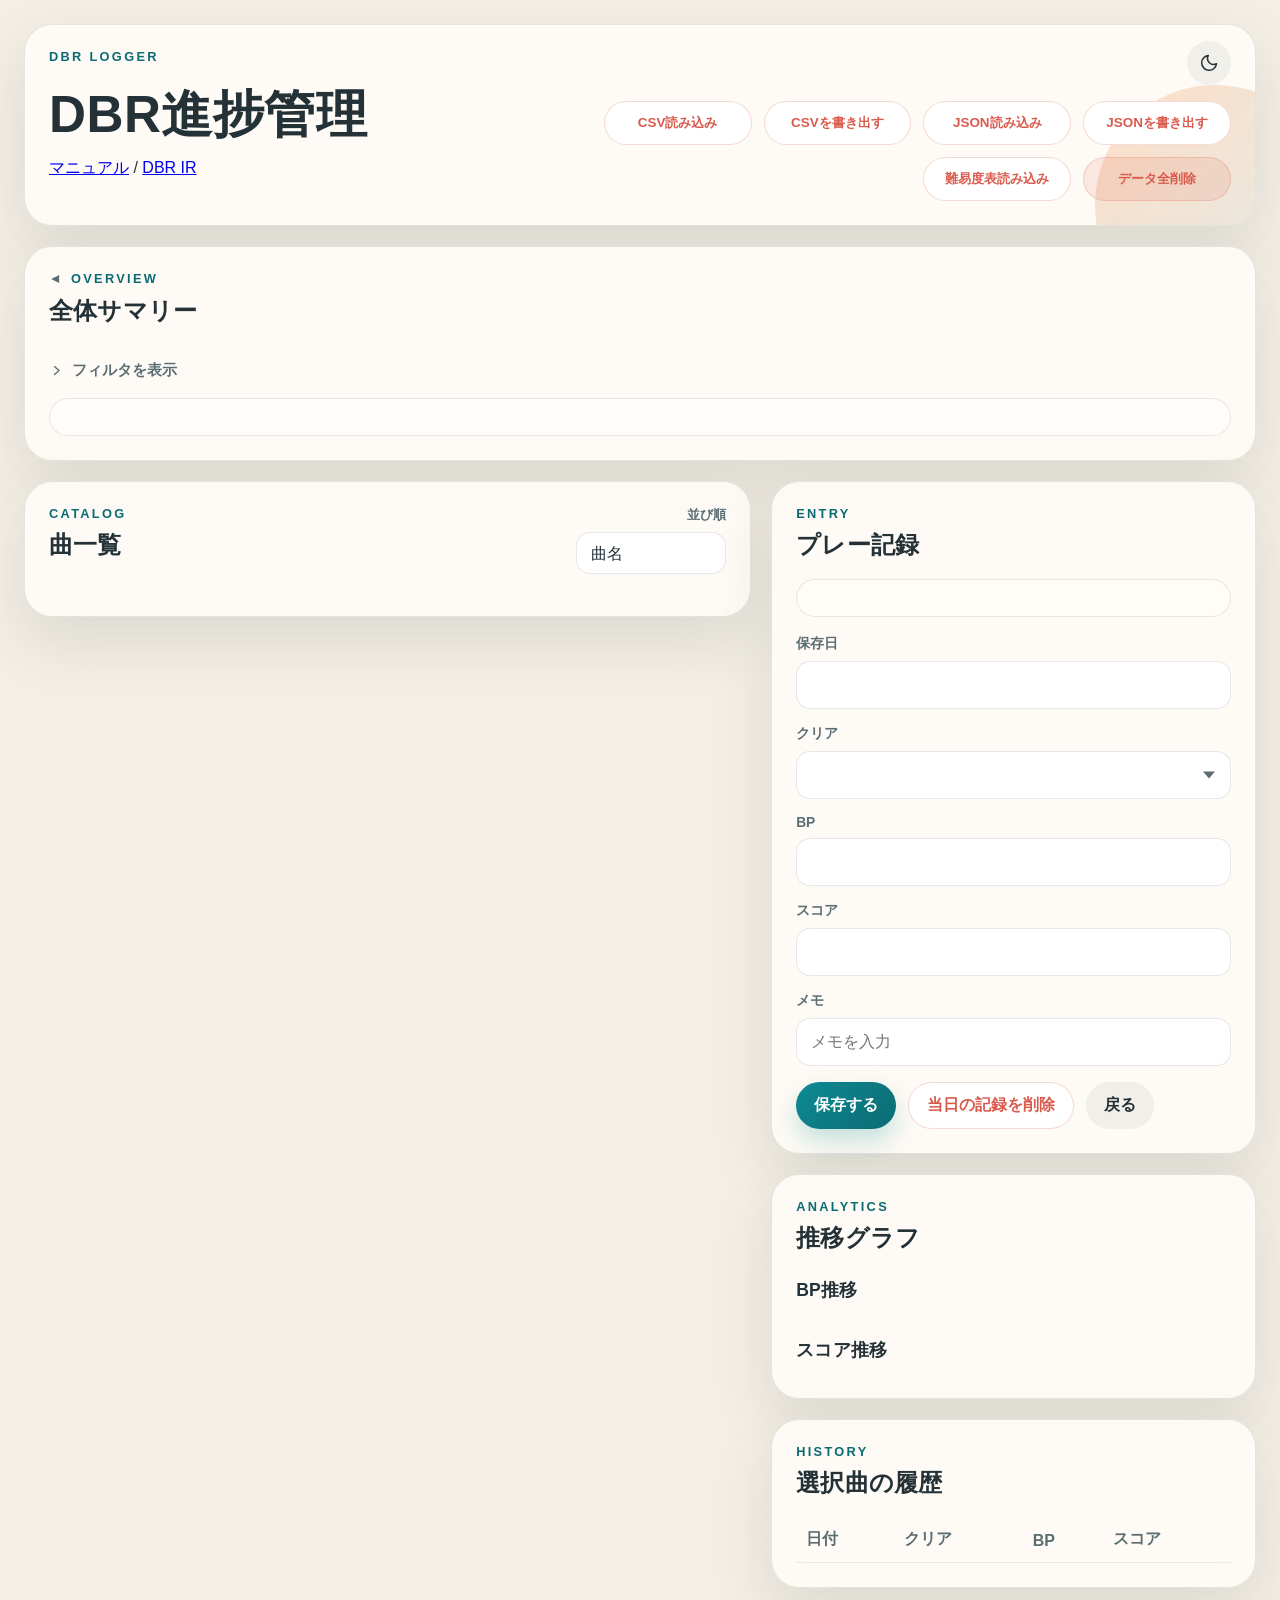
==== index.html @ f0b1be28 "スコア入力欄のプレースホルダ見切れを修正" ====
<!DOCTYPE html>
<html lang="ja">
  <head>
    <meta charset="UTF-8" />
    <meta http-equiv="Cache-Control" content="no-cache, no-store, must-revalidate" />
    <meta http-equiv="Pragma" content="no-cache" />
    <meta http-equiv="Expires" content="0" />
    <meta name="viewport" content="width=device-width, initial-scale=1.0" />
    <title>DBR Logger</title>
    <link rel="icon" href="./favicon.svg" type="image/svg+xml" />
    <meta name="app-build" content="20260507-2" />
    <script>
      (function () {
        const CURRENT_BUILD = "20260507-2";
        const KEY = "dbr-index-refresh-build";

        function checkBuildVersion() {
          fetch("./version.json?ts=" + Date.now(), { cache: "no-store" })
            .then((response) => response.ok ? response.json() : null)
            .then((payload) => {
              const latestBuild = typeof payload?.build === "string" ? payload.build.trim() : "";
              if (!latestBuild || latestBuild === CURRENT_BUILD) {
                sessionStorage.removeItem(KEY);
                return;
              }

              if (sessionStorage.getItem(KEY) === latestBuild) {
                return;
              }

              sessionStorage.setItem(KEY, latestBuild);
              const url = new URL(window.location.href);
              url.searchParams.set("v", latestBuild);
              window.location.replace(url.toString());
            })
            .catch(() => {});
        }

        checkBuildVersion();
        window.addEventListener("pageshow", checkBuildVersion);
        window.addEventListener("focus", checkBuildVersion);
        document.addEventListener("visibilitychange", function () {
          if (document.visibilityState === "visible") {
            checkBuildVersion();
          }
        });
      })();
    </script>
    <script>
      (function () {
        const KEY = "dbr-theme";
        try {
          const storedTheme = window.localStorage.getItem(KEY);
          if (storedTheme === "dark") {
            document.documentElement.dataset.theme = "dark";
          }
        } catch {
          // ignore
        }
      })();
    </script>
    <link rel="preconnect" href="https://fonts.googleapis.com" />
    <link rel="preconnect" href="https://fonts.gstatic.com" crossorigin />
    <link href="https://fonts.googleapis.com/css2?family=Noto+Sans:wght@400;700;800&family=Noto+Sans+JP:wght@400;700;800&display=swap" rel="stylesheet" />
    <link id="app-stylesheet" rel="stylesheet" href="./styles.css?v=20260507-2" />
  </head>
  <body>
    <div class="app-shell">
      <header class="hero panel">
        <div>
          <p class="eyebrow">DBR Logger</p>
          <h1>DBR進捗管理</h1>
          <p class="hero-manual-link">
            <a href="./manual.html" target="_blank" rel="noopener noreferrer">マニュアル</a>
            <span aria-hidden="true"> / </span>
            <a href="https://dbr-difficulty.github.io/dbr_ir_upload.html" target="_blank" rel="noopener noreferrer">DBR IR</a>
          </p>
        </div>
        <div class="hero-actions">
          <button id="theme-toggle-button" class="button button-tertiary theme-toggle-button" type="button" aria-label="ダークテーマに切り替え" aria-pressed="false" title="ダークテーマに切り替え">
            <span class="theme-toggle-icon" aria-hidden="true">
              <svg viewBox="0 0 24 24" focusable="false" aria-hidden="true">
                <path
                  d="M21 12.8A8.9 8.9 0 1 1 11.2 3a7.2 7.2 0 0 0 9.8 9.8Z"
                  fill="none"
                  stroke="currentColor"
                  stroke-linejoin="round"
                  stroke-width="1.8"
                ></path>
              </svg>
            </span>
          </button>
          <button id="csv-import-button" class="button button-secondary" type="button">CSV読み込み</button>
          <button id="csv-export-button" class="button button-secondary" type="button">CSVを書き出す</button>
          <button id="import-button" class="button button-secondary" type="button">JSON読み込み</button>
          <button id="export-button" class="button button-secondary" type="button">JSONを書き出す</button>
          <button id="difficulty-import-button" class="button button-secondary" type="button">難易度表読み込み</button>
          <button id="clear-all-button" class="button button-danger" type="button">データ全削除</button>
          <input id="csv-import-file-input" type="file" accept="text/csv,.csv" hidden />
          <input id="import-file-input" type="file" accept="application/json,.json" hidden />
        </div>
      </header>
      <main class="layout">
        <section class="panel">
          <div class="panel-header">
            <div class="section-heading-group">
              <div class="section-toggle-row">
                <button id="summary-toggle-button" class="summary-toggle-button" type="button" aria-expanded="true" aria-label="Overviewを折りたたむ" title="Overviewを折りたたむ">
                  <span class="summary-toggle-icon" aria-hidden="true">▾</span>
                </button>
                <button id="summary-toggle-text-button" class="summary-toggle-text-button eyebrow" type="button" aria-expanded="true" aria-label="Overviewを折りたたむ" title="Overviewを折りたたむ">Overview</button>
              </div>
              <h2>全体サマリー</h2>
            </div>
          </div>
          <div id="summary-content" class="summary-content">
            <div id="summary-cards" class="summary-grid"></div>
            <button id="summary-filters-toggle" class="summary-filters-toggle" type="button" aria-expanded="false">
              <span class="summary-filters-toggle-icon" aria-hidden="true">
                <svg viewBox="0 0 20 20" focusable="false" aria-hidden="true">
                  <path d="M7.25 4.75L13.25 10L7.25 15.25" fill="none" stroke="currentColor" stroke-linecap="round" stroke-linejoin="round" stroke-width="1.8"></path>
                </svg>
              </span>
              <span class="summary-filters-toggle-label">フィルタを表示</span>
            </button>
            <div id="summary-filters-panel" class="filters-panel"></div>
          </div>
        </section>

        <section class="layout-two-column">
          <section class="panel">
            <div class="panel-header catalog-header">
              <div>
                <p class="eyebrow">Catalog</p>
                <h2>曲一覧</h2>
              </div>
              <label class="header-select">
                <span>並び順</span>
                <select id="catalog-sort-select">
                  <option value="title">曲名</option>
                  <option value="level">Lv.</option>
                  <option value="splv">SPLv.</option>
                  <option value="katate">片手Lv.</option>
                  <option value="clear">クリアランプ</option>
                  <option value="bestBp">最小BP</option>
                  <option value="latestBp">最新BP</option>
                  <option value="latest">最終プレー</option>
                  <option value="recommend">おすすめ</option>
                  <option value="memo">メモ</option>
                </select>
              </label>
            </div>
            <div id="catalog-meta" class="catalog-meta"></div>
            <div id="catalog-pagination-top" class="pagination-bar"></div>
            <div id="song-catalog" class="song-grid" aria-live="polite"></div>
            <div id="catalog-pagination-bottom" class="pagination-bar"></div>
          </section>

          <section class="stack">
            <section id="entry-panel" class="panel">
              <div class="panel-header">
                <div>
                  <p class="eyebrow">Entry</p>
                  <h2>プレー記録</h2>
                </div>
              </div>
              <div id="selected-song" class="selected-song-card"></div>

              <form id="record-form" class="record-form">
                <div class="form-row">
                  <div class="field">
                    <span>保存日</span>
                    <input id="record-date" type="text" readonly aria-label="保存日" />
                  </div>
                  <div class="field">
                    <span>クリア</span>
                    <div class="field-select entry-select-wrap">
                      <select id="lamp-input" aria-label="クリア"></select>
                    </div>
                  </div>
                </div>
                <div class="form-row entry-score-row">
                  <div class="field">
                    <span>BP</span>
                    <input id="bp-input" type="number" min="0" inputmode="numeric" aria-label="BP" />
                  </div>
                  <div class="field">
                    <span>スコア</span>
                    <input id="score-input" type="number" min="0" inputmode="numeric" aria-label="スコア" />
                  </div>
                </div>
                <div class="field field-grow">
                  <span>メモ</span>
                  <input id="memo-input" type="text" maxlength="200" placeholder="メモを入力" aria-label="メモ" />
                </div>
                <div class="form-actions">
                  <div class="action-group">
                    <button class="button button-primary" type="submit">保存する</button>
                    <button id="delete-today-button" class="button button-secondary" type="button">当日の記録を削除</button>
                    <button id="back-to-card-button" class="button button-tertiary" type="button">戻る</button>
                  </div>
                </div>
              </form>
            </section>

            <section class="panel analytics-panel">
              <div class="panel-header">
                <div>
                  <p class="eyebrow">Analytics</p>
                  <h2>推移グラフ</h2>
                </div>
              </div>
              <section class="analytics-block">
                <div>
                  <h3>BP推移</h3>
                </div>
                <div id="chart-container" class="chart-container"></div>
              </section>
              <section class="analytics-block">
                <div>
                  <h3>スコア推移</h3>
                </div>
                <div id="score-chart-container" class="chart-container"></div>
              </section>
            </section>

            <section class="panel">
              <div class="panel-header">
                <div>
                  <p class="eyebrow">History</p>
                  <h2>選択曲の履歴</h2>
                </div>
              </div>
              <div class="table-wrap">
                <table class="history-table">
                  <thead>
                    <tr>
                      <th>日付</th>
                      <th>クリア</th>
                      <th>BP</th>
                      <th>スコア</th>
                    </tr>
                  </thead>
                  <tbody id="history-body"></tbody>
                </table>
              </div>
            </section>

          </section>
        </section>
      </main>
    </div>
    <div id="floating-axis-filter" class="floating-axis-filter"></div>

    <script type="module" src="./src/main.js?v=20260507-2"></script>
  </body>
</html>
---- styles.css ----
:root {
  color-scheme: light;
  --bg: #f4efe5;
  --bg-accent: radial-gradient(circle at top left, rgba(255, 184, 108, 0.22), transparent 38%),
    radial-gradient(circle at top right, rgba(65, 160, 168, 0.18), transparent 32%),
    linear-gradient(180deg, #fbf8f2 0%, #f4efe5 100%);
  --panel: rgba(255, 252, 247, 0.88);
  --panel-strong: #fffdf7;
  --border: rgba(71, 86, 95, 0.14);
  --text: #243238;
  --muted: #5b6d73;
  --accent: #0d8a94;
  --accent-strong: #0b6b72;
  --accent-soft: rgba(13, 138, 148, 0.12);
  --warm: #ff8a3d;
  --danger: #d95b4d;
  --lamp-no-play: #d7dadd;
  --lamp-failed: #7f4742;
  --lamp-assist: #a995d6;
  --lamp-easy: #86c790;
  --lamp-clear: #b0e2ff;
  --lamp-hard: #e06767;
  --lamp-exh: #f2d94f;
  --lamp-fc: #2f3236;
  --lamp-no-play-soft: #d7dadd;
  --lamp-failed-soft: #7f4742;
  --lamp-assist-soft: #a995d6;
  --lamp-easy-soft: #86c790;
  --lamp-clear-soft: #b0e2ff;
  --lamp-hard-soft: #e06767;
  --lamp-exh-soft: #f2d94f;
  --lamp-fc-soft: #2f3236;
  --shadow: 0 24px 60px rgba(43, 54, 61, 0.12);
  --radius-xl: 28px;
  --radius-lg: 20px;
  --radius-md: 14px;
  --radius-sm: 10px;
  --font-ui: "Avenir Next", "Hiragino Sans", "Yu Gothic UI", sans-serif;
  --font-heading: "Avenir Next Condensed", "Hiragino Sans", "Yu Gothic UI", sans-serif;
  --font-song: "Noto Sans", "Noto Sans JP", "Hiragino Sans", "Hiragino Kaku Gothic ProN", "Yu Gothic", "Yu Gothic UI", "Meiryo", "BIZ UDPGothic", "MS PGothic", sans-serif;
}

html[data-theme="dark"] {
  color-scheme: dark;
  --bg: #0f1417;
  --bg-accent: radial-gradient(circle at top left, rgba(83, 199, 207, 0.14), transparent 38%),
    radial-gradient(circle at top right, rgba(255, 177, 90, 0.12), transparent 34%),
    linear-gradient(180deg, #12191d 0%, #0f1417 100%);
  --panel: rgba(19, 25, 29, 0.9);
  --panel-strong: #161d22;
  --border: rgba(255, 255, 255, 0.11);
  --text: #eef5f7;
  --muted: #9aa8af;
  --accent: #53c7cf;
  --accent-strong: #8be0e6;
  --accent-soft: rgba(83, 199, 207, 0.14);
  --warm: #ffb15a;
  --danger: #ff8d7d;
  --lamp-no-play: #3d454b;
  --lamp-failed: #623834;
  --lamp-assist: #6d5f99;
  --lamp-easy: #6fb45f;
  --lamp-clear: #63bfdc;
  --lamp-hard: #d35f58;
  --lamp-exh: #eadf58;
  --lamp-fc: #f4f7f8;
  --lamp-no-play-soft: #3d454b;
  --lamp-failed-soft: #623834;
  --lamp-assist-soft: #6d5f99;
  --lamp-easy-soft: #6fb45f;
  --lamp-clear-soft: #63bfdc;
  --lamp-hard-soft: #d35f58;
  --lamp-exh-soft: #eadf58;
  --lamp-fc-soft: #f4f7f8;
  --shadow: 0 24px 60px rgba(0, 0, 0, 0.38);
}

* {
  box-sizing: border-box;
}

html,
body,
#app {
  margin: 0;
  min-height: 100%;
}

html {
  background: var(--bg);
}

body {
  background: var(--bg);
  color: var(--text);
  font-family: var(--font-ui);
}

html.search-focus-scroll-lock,
body.search-focus-scroll-lock {
  overflow: hidden;
  overscroll-behavior: none;
  touch-action: none;
}

button,
input,
select,
textarea {
  font: inherit;
}

a,
button,
label,
[role="button"] {
  cursor: pointer;
}

.app-shell {
  max-width: 1440px;
  margin: 0 auto;
  padding: 24px;
  display: grid;
  gap: 20px;
}

.layout,
.stack {
  display: grid;
  gap: 20px;
}

.stack {
  align-content: start;
  grid-auto-rows: max-content;
  min-width: 0;
}

.layout-two-column {
  display: grid;
  gap: 20px;
  grid-template-columns: minmax(0, 1.35fr) minmax(320px, 0.9fr);
  align-items: start;
}

.layout-two-column > * {
  min-width: 0;
}

.panel {
  background: var(--panel);
  border: 1px solid var(--border);
  border-radius: var(--radius-xl);
  box-shadow: var(--shadow);
  backdrop-filter: blur(16px);
  padding: 24px;
}

.hero {
  display: flex;
  align-items: flex-start;
  justify-content: space-between;
  gap: 24px;
  overflow: hidden;
  position: relative;
}

.hero::after {
  content: "";
  position: absolute;
  inset: auto -80px -100px auto;
  width: 240px;
  height: 240px;
  border-radius: 999px;
  background: linear-gradient(135deg, rgba(255, 138, 61, 0.26), rgba(13, 138, 148, 0.12));
}

.hero h1,
.panel h2 {
  margin: 0;
  font-family: var(--font-heading);
  letter-spacing: 0.01em;
}

.hero > div:first-child {
  flex: 1 1 auto;
  min-width: 0;
}

.hero h1 {
  font-size: clamp(2rem, 4vw, 3.4rem);
  line-height: 1.05;
  margin-top: 24px;
  white-space: nowrap;
}

.hero-copy,
.hero-note,
.chart-note,
.catalog-meta,
.form-note,
.status-banner,
.empty-state,
.field span,
th,
td {
  color: var(--muted);
}

.hero-copy {
  max-width: 54ch;
  margin: 12px 0 0;
  line-height: 1.6;
}

.hero-actions {
  display: flex;
  flex-wrap: wrap;
  align-self: stretch;
  align-content: flex-end;
  align-items: flex-end;
  justify-content: flex-end;
  gap: 12px;
  padding-top: 52px;
  min-width: min(100%, 420px);
  z-index: 1;
}

.hero-actions .button {
  font-size: 0.84rem;
  white-space: nowrap;
  flex: 0 0 auto;
  min-width: 11em;
  justify-content: center;
}

.theme-toggle-button {
  position: absolute;
  top: 16px;
  right: 24px;
  align-items: center;
  display: inline-flex;
  justify-content: center;
  height: 44px;
  min-height: 44px !important;
  min-width: 44px !important;
  width: 44px !important;
  padding: 0 !important;
  border-radius: 999px;
  z-index: 2;
}

.theme-toggle-icon {
  display: inline-flex;
  align-items: center;
  justify-content: center;
  width: 20px;
  height: 20px;
  color: currentColor;
}

.theme-toggle-icon svg {
  display: block;
  width: 20px;
  height: 20px;
}

.hero-actions .button.is-busy {
  position: relative;
  overflow: hidden;
}

.hero-actions .button.is-busy::after {
  content: "";
  position: absolute;
  left: 0;
  bottom: 0;
  width: 42%;
  height: 3px;
  border-radius: 999px;
  background: linear-gradient(
    90deg,
    transparent,
    var(--warm),
    transparent
  );
  box-shadow: 0 0 12px var(--warm);
  opacity: 0.95;
  transform: translateX(-120%);
  animation: button-warm-sweep 1.15s ease-in-out infinite;
  pointer-events: none;
}

@keyframes button-warm-sweep {
  0% {
    transform: translateX(-120%);
  }

  100% {
    transform: translateX(260%);
  }
}

.hero-note,
.form-note,
.chart-note,
.catalog-meta,
.status-banner {
  font-size: 0.92rem;
}

.eyebrow {
  margin: 0 0 8px;
  color: var(--accent-strong);
  font-size: 0.8rem;
  font-weight: 700;
  letter-spacing: 0.18em;
  text-transform: uppercase;
}

.panel-header {
  display: flex;
  align-items: flex-start;
  justify-content: space-between;
  gap: 16px;
  margin-bottom: 18px;
}

.header-select {
  display: grid;
  gap: 8px;
  justify-items: end;
  min-width: 140px;
}

.header-select span {
  color: var(--muted);
  font-size: 0.82rem;
  font-weight: 700;
}

.header-select select {
  min-height: 42px;
  min-width: 140px;
  border: 1px solid var(--border);
  border-radius: var(--radius-md);
  background: white;
  color: var(--text);
  padding: 0 38px 0 14px;
  appearance: none;
  -webkit-appearance: none;
  -moz-appearance: none;
}

.analytics-panel {
  display: grid;
  gap: 24px;
}

.analytics-panel .panel-header {
  margin-bottom: 0;
}

.analytics-block {
  display: grid;
  gap: 12px;
}

.analytics-block h3 {
  margin: 0;
  color: var(--text);
  font-family: var(--font-heading);
  font-size: 1.1rem;
  letter-spacing: 0.01em;
}

.button {
  border: none;
  border-radius: 999px;
  padding: 12px 18px;
  transition:
    transform 120ms ease,
    opacity 160ms ease,
    box-shadow 120ms ease,
    filter 120ms ease;
}

@media (hover: hover) and (pointer: fine) {
  .button:hover {
    transform: translateY(-1px);
  }

  .button:active {
    transform: translateY(1px) scale(0.985);
    filter: brightness(0.98);
  }

  .button-primary:active {
    box-shadow: 0 6px 14px rgba(13, 138, 148, 0.18);
  }

  .button-secondary:active,
  .button-tertiary:active,
  .button-danger:active {
    box-shadow: 0 4px 10px rgba(43, 54, 61, 0.08);
  }
}

.button-primary {
  background: linear-gradient(135deg, var(--accent), var(--accent-strong));
  box-shadow: 0 12px 24px rgba(13, 138, 148, 0.24);
  color: white;
  font-weight: 700;
}

.proposal-submit-btn.button-primary {
  background: linear-gradient(135deg, #eb6d5c, #d65b4d);
  box-shadow: 0 12px 24px rgba(214, 91, 77, 0.22);
  color: white;
}

#difficulty-import-button.button-primary {
  background: linear-gradient(135deg, #eb6d5c, #d65b4d);
  box-shadow: 0 12px 24px rgba(214, 91, 77, 0.22);
  color: white;
}

.button-secondary {
  background: white;
  border: 1px solid rgba(217, 91, 77, 0.24);
  color: var(--danger);
  font-weight: 700;
}

.button-tertiary {
  background: rgba(36, 50, 56, 0.06);
  color: var(--text);
  font-weight: 700;
}

html[data-theme="dark"] .button-primary {
  background: linear-gradient(135deg, #3d696f, #314c50);
  box-shadow: 0 10px 20px rgba(0, 0, 0, 0.18);
}

html[data-theme="dark"] .proposal-submit-btn.button-primary {
  background: linear-gradient(135deg, #d98a3d, #b56424);
  box-shadow: 0 10px 20px rgba(0, 0, 0, 0.22);
  color: #fff8ef;
}

html[data-theme="dark"] #difficulty-import-button.button-primary {
  background: linear-gradient(135deg, #d98a3d, #b56424);
  box-shadow: 0 10px 20px rgba(0, 0, 0, 0.22);
  color: #fff8ef;
}

html[data-theme="light"] .hero-actions .button.button-primary.is-busy::after,
html[data-theme="light"] .proposal-submit-btn.button-primary.is-busy::after {
  background: linear-gradient(
    90deg,
    transparent,
    rgba(255, 206, 146, 0.98),
    transparent
  );
  box-shadow: 0 0 12px rgba(255, 206, 146, 0.88);
}

html[data-theme="dark"] .hero-actions .button.is-busy::after {
  background: linear-gradient(
    90deg,
    transparent,
    rgba(255, 220, 166, 0.98),
    transparent
  );
  box-shadow: 0 0 12px rgba(255, 220, 166, 0.7);
}

html[data-theme="dark"] .hero-actions .button.button-primary.is-busy::after,
html[data-theme="dark"] .proposal-submit-btn.button-primary.is-busy::after {
  background: linear-gradient(
    90deg,
    transparent,
    rgba(255, 220, 166, 0.98),
    transparent
  );
  box-shadow: 0 0 12px rgba(255, 220, 166, 0.7);
}

html[data-theme="dark"] .summary-filters-toggle {
  color: var(--muted);
}

html[data-theme="dark"] .summary-filters-toggle:hover {
  color: #d5dde0;
}

html[data-theme="dark"] .summary-toggle-button {
  color: var(--muted);
}

html[data-theme="dark"] .summary-toggle-button:hover {
  color: #d5dde0;
}

.button-danger {
  background: rgba(217, 91, 77, 0.12);
  border: 1px solid rgba(217, 91, 77, 0.22);
  color: var(--danger);
  font-weight: 700;
}

.button:disabled {
  cursor: default;
  opacity: 0.45;
  transform: none;
}

.summary-grid {
  display: block;
}

.section-heading-group {
  display: grid;
  gap: 8px;
}

.section-toggle-row {
  align-items: center;
  display: inline-flex;
  gap: 6px;
  margin: 0;
}

.section-toggle-row .eyebrow {
  margin: 0;
  line-height: 1;
}

.summary-toggle-text-button {
  all: unset;
  color: var(--accent-strong);
  cursor: pointer;
  display: inline-block;
  font-size: 0.8rem;
  font-weight: 700;
  letter-spacing: 0.18em;
  line-height: 1;
  margin: 0;
  padding: 0;
  text-transform: uppercase;
  text-align: left;
}

.summary-toggle-text-button:hover {
  color: var(--accent);
}

.summary-toggle-text-button:focus-visible {
  outline: 3px solid rgba(13, 138, 148, 0.2);
  outline-offset: 4px;
}

.summary-toggle-button {
  align-items: center;
  background: transparent;
  border: none;
  color: var(--muted);
  cursor: pointer;
  display: inline-flex;
  flex: 0 0 auto;
  justify-content: center;
  padding: 0;
}

.summary-toggle-button:hover {
  color: var(--text);
}

.summary-toggle-button:focus-visible {
  outline: 3px solid rgba(13, 138, 148, 0.2);
  outline-offset: 4px;
}

.summary-toggle-icon {
  display: inline-flex;
  align-items: center;
  justify-content: center;
  width: 1em;
  height: 1em;
}

.summary-toggle-icon svg,
.summary-filters-toggle-icon svg {
  display: block;
  width: 100%;
  height: 100%;
}

.summary-toggle-icon {
  transform-origin: 50% 50%;
  transition: transform 160ms ease;
}

.summary-toggle-button[aria-expanded="true"] .summary-toggle-icon {
  transform: rotate(90deg);
}

.summary-content {
  display: grid;
  gap: 0;
}

.summary-content.is-collapsed {
  display: none;
}

.summary-overview-panel.is-collapsed {
  padding-bottom: 16px;
}

.summary-overview-panel.is-collapsed > .panel-header {
  margin-bottom: 8px;
}

.summary-filters-toggle {
  align-items: center;
  background: transparent;
  border: none;
  color: var(--muted);
  cursor: pointer;
  display: inline-flex;
  gap: 8px;
  margin-top: 16px;
  padding: 0;
  text-align: left;
}

.summary-filters-toggle:hover {
  color: var(--text);
}

.summary-filters-toggle:focus-visible {
  outline: 3px solid rgba(13, 138, 148, 0.2);
  outline-offset: 4px;
}

.summary-filters-toggle-icon {
  display: inline-flex;
  align-items: center;
  justify-content: center;
  width: 0.95em;
  height: 0.95em;
  transform-origin: 50% 50%;
  transition: transform 160ms ease;
}

.summary-filters-toggle[aria-expanded="true"] .summary-filters-toggle-icon {
  transform: rotate(90deg);
}

.summary-filters-toggle-label {
  font-size: 0.92rem;
  font-weight: 700;
}

.filters-panel {
  background: rgba(255, 255, 255, 0.52);
  border: 1px solid var(--border);
  border-radius: var(--radius-lg);
  display: grid;
  gap: 16px;
  margin-top: 18px;
  padding: 18px;
}

.filters-panel.is-collapsed {
  display: none;
}

.filters-grid {
  display: grid;
  gap: 16px;
  grid-template-columns: 1fr;
  justify-content: stretch;
}

.range-pair {
  display: grid;
  gap: 10px;
  grid-template-columns: repeat(2, minmax(0, 1fr));
}

.slider-pair {
  display: grid;
  gap: 8px;
}

.filter-slider {
  -webkit-appearance: none;
  appearance: none;
  --slider-fill: 0%;
  background: transparent;
  cursor: pointer;
  height: 22px;
  margin: 0;
  padding: 0;
  width: 100%;
}

.filter-slider:focus {
  outline: none;
}

.filter-slider::-webkit-slider-runnable-track {
  background: linear-gradient(
    to right,
    var(--accent) 0,
    var(--accent) var(--slider-fill),
    rgba(36, 50, 56, 0.14) var(--slider-fill),
    rgba(36, 50, 56, 0.14) 100%
  );
  border-radius: 999px;
  height: 6px;
}

.filter-slider::-webkit-slider-thumb {
  -webkit-appearance: none;
  appearance: none;
  background: #0d8a94;
  border: 2px solid #fffdf7;
  border-radius: 999px;
  box-shadow: 0 3px 8px rgba(13, 138, 148, 0.24);
  height: 18px;
  margin-top: -6px;
  width: 18px;
}

.filter-slider::-moz-range-track {
  background: rgba(36, 50, 56, 0.14);
  border: none;
  border-radius: 999px;
  height: 6px;
}

.filter-slider::-moz-range-progress {
  background: var(--accent);
  border-radius: 999px;
  height: 6px;
}

.filter-slider::-moz-range-thumb {
  background: #0d8a94;
  border: 2px solid #fffdf7;
  border-radius: 999px;
  box-shadow: 0 3px 8px rgba(13, 138, 148, 0.24);
  height: 18px;
  width: 18px;
}

.filters-footer {
  align-items: flex-start;
  display: flex;
  flex-wrap: wrap;
  gap: 16px;
  justify-content: space-between;
}

.recommend-group {
  display: flex;
  align-items: center;
  flex: 1 1 420px;
  gap: 12px;
  flex-wrap: wrap;
}

.recommend-label {
  color: var(--muted);
  font-size: 0.9rem;
  font-weight: 700;
}

.recommend-options {
  display: flex;
  flex-wrap: wrap;
  gap: 10px;
}

.recommend-chip {
  cursor: pointer;
  position: relative;
}

.recommend-chip input {
  inset: 0;
  opacity: 0;
  position: absolute;
}

.recommend-chip span {
  background: white;
  border: 1px solid var(--border);
  border-radius: 999px;
  color: var(--muted);
  display: inline-flex;
  min-width: 44px;
  justify-content: center;
  padding: 9px 12px;
}

.recommend-chip input:checked + span {
  background: var(--accent-soft);
  border-color: rgba(13, 138, 148, 0.25);
  color: var(--accent-strong);
  font-weight: 700;
}

.filters-meta {
  align-items: center;
  color: var(--muted);
  display: flex;
  flex: 0 1 auto;
  flex-wrap: wrap;
  gap: 12px;
  font-size: 0.92rem;
  justify-content: flex-end;
}

.inline-checkbox {
  align-items: center;
  display: inline-flex;
  gap: 8px;
}

.inline-checkbox span {
  color: var(--muted);
}

.pagination-bar {
  margin-top: 14px;
  margin-bottom: 14px;
  min-width: 0;
}

.pagination-bar:empty {
  display: none;
}

.pagination-controls {
  align-items: center;
  display: flex;
  flex-wrap: wrap;
  gap: 10px;
  justify-content: flex-end;
  min-width: 0;
}

.pagination-label {
  color: var(--muted);
  font-size: 0.92rem;
}

.summary-panel {
  display: grid;
  gap: 24px;
  grid-template-columns: 1fr;
  align-items: start;
  overflow-anchor: none;
}

.summary-chart-wrap {
  display: grid;
  gap: 14px;
  min-width: 0;
  width: 100%;
}

.summary-chart-heading {
  align-items: baseline;
  display: flex;
  gap: 10px;
  justify-content: space-between;
}

.summary-chart-heading span {
  color: var(--muted);
  font-size: 0.92rem;
  font-weight: 700;
}

.summary-chart-heading strong {
  color: var(--text);
  font-size: 1.05rem;
}

.summary-band-chart {
  display: grid;
  gap: 10px;
}

.summary-band-row {
  align-items: center;
  display: grid;
  gap: 12px;
  grid-template-columns: 64px minmax(0, 1fr) 36px;
}

.summary-band-label,
.summary-band-total {
  color: var(--muted);
  font-size: 0.9rem;
  font-weight: 700;
}

.summary-band-total {
  color: var(--text);
  text-align: right;
}

.summary-band-track {
  background: rgba(36, 50, 56, 0.08);
  border-radius: 999px;
  height: 16px;
  display: flex;
  overflow: hidden;
  position: relative;
}

.summary-band-segment {
  display: block;
  min-width: 0;
}

.summary-chart-empty {
  min-height: 140px;
}

.summary-legend {
  display: grid;
  gap: 12px;
  grid-template-columns: repeat(3, minmax(0, 1fr));
}

.summary-lamp-item {
  background: var(--panel-strong);
  border: 1px solid var(--border);
  border-radius: var(--radius-lg);
  display: flex;
  align-items: center;
  justify-content: space-between;
  gap: 12px;
  padding: 16px 18px;
  width: 100%;
  text-align: left;
  transition: transform 160ms ease, box-shadow 160ms ease, opacity 160ms ease, border-color 160ms ease;
  user-select: none;
  -webkit-user-select: none;
  -webkit-touch-callout: none;
}

.summary-lamp-item.is-active {
  box-shadow: 0 14px 28px rgba(43, 54, 61, 0.08);
}

.summary-lamp-item.is-inactive {
  opacity: 0.48;
}

.summary-lamp-item:disabled {
  cursor: default;
  opacity: 0.45;
  transform: none;
  box-shadow: none;
}

@media (hover: hover) {
  .summary-lamp-item:not(:disabled):hover {
    transform: translateY(-1px);
  }
}

@media (hover: none) {
  .summary-lamp-item:not(:disabled):hover {
    transform: none;
  }
}

.summary-lamp-item:focus-visible {
  outline: 3px solid rgba(13, 138, 148, 0.2);
  outline-offset: 2px;
}

.summary-lamp-main,
.summary-lamp-values {
  align-items: center;
  display: flex;
  gap: 10px;
}

.summary-lamp-values {
  flex-direction: column;
  align-items: flex-end;
  gap: 2px;
}

.summary-lamp-dot {
  border-radius: 999px;
  box-shadow: inset 0 0 0 1px rgba(36, 50, 56, 0.08);
  display: inline-block;
  flex: 0 0 auto;
  height: 14px;
  width: 14px;
}

.summary-lamp-label,
.summary-lamp-values span {
  color: var(--muted);
  font-size: 0.92rem;
}

.summary-lamp-values strong {
  color: var(--text);
  font-size: 1.15rem;
  line-height: 1;
}

.song-grid {
  display: grid;
  grid-template-columns: repeat(auto-fill, minmax(260px, 1fr));
  gap: 14px;
}

.song-grid > .empty-state {
  grid-column: 1 / -1;
  width: 100%;
}

.song-card,
.selected-song-card {
  background: var(--panel-strong);
  border: 1px solid var(--border);
  border-radius: var(--radius-lg);
  overflow: hidden;
  position: relative;
}

.song-card::before,
.selected-song-card::before {
  background: var(--card-lamp-color, transparent);
  content: "";
  inset: 0 auto 0 0;
  pointer-events: none;
  position: absolute;
  width: 7px;
  z-index: 0;
}

.song-card > *,
.selected-song-card > * {
  position: relative;
  z-index: 1;
}

.song-card {
  padding: 16px 16px 16px 22px;
  text-align: left;
  transition: transform 180ms ease, box-shadow 180ms ease, border-color 180ms ease;
}

@media (hover: hover) {
  .song-card:hover {
    transform: translateY(-2px);
    box-shadow: 0 18px 32px rgba(43, 54, 61, 0.12);
  }
}

.song-card.is-selected {
  border-color: rgba(13, 138, 148, 0.32);
  box-shadow: 0 18px 32px rgba(13, 138, 148, 0.18);
}

.song-card-title {
  margin: 14px 0 12px;
  color: var(--text);
  font-family: var(--font-song);
  font-size: 1rem;
  font-weight: 800;
  line-height: 1.35;
  overflow-wrap: anywhere;
  word-break: break-word;
}

.song-card-note {
  margin: -8px 0 12px;
  color: var(--muted);
  font-size: 0.78rem;
  line-height: 1.35;
  overflow: hidden;
  text-overflow: ellipsis;
  white-space: nowrap;
}

.selected-song-note {
  color: var(--muted);
  font-size: 0.78rem;
  line-height: 1.35;
  overflow: hidden;
  text-overflow: ellipsis;
  white-space: nowrap;
}

.song-card-meta,
.selected-song-meta {
  display: flex;
  flex-wrap: wrap;
  gap: 8px;
}

.pill {
  border-radius: 999px;
  display: inline-flex;
  align-items: center;
  gap: 6px;
  padding: 6px 10px;
  font-size: 0.82rem;
  font-weight: 700;
}

.pill-level {
  background: rgba(255, 138, 61, 0.14);
  color: #a25722;
}

.pill-lamp {
  background: rgba(13, 138, 148, 0.14);
  color: var(--accent-strong);
}

.pill-neutral {
  background: rgba(36, 50, 56, 0.08);
  color: var(--muted);
}

.pill-splv {
  background: rgba(13, 138, 148, 0.12);
  color: var(--accent-strong);
}

.selected-song-card {
  padding: 18px 18px 18px 24px;
  margin-bottom: 18px;
}

.selected-song-card h3 {
  margin: 10px 0 12px;
  font-family: var(--font-song);
  font-size: 1.3rem;
  font-weight: 800;
  line-height: 1.35;
  overflow-wrap: anywhere;
  word-break: break-word;
}

.selected-song-card p {
  margin: 0;
}

.selected-song-card .selected-song-note {
  margin: -8px 0 12px;
}

.proposal-area {
  border-top: 1px solid var(--border);
  display: grid;
  gap: 14px;
  margin-top: 16px;
  padding-top: 12px;
}

.proposal-form-container {
  display: grid;
  gap: 8px;
}

.proposal-form-container:empty {
  display: none;
}

.proposal-open-actions {
  display: inline-flex;
  width: auto;
  align-self: flex-start;
  justify-content: flex-start;
}

.proposal-warning {
  color: var(--muted);
  font-size: 0.875rem;
  line-height: 1.65;
  margin: 0;
}

.proposal-link {
  color: var(--accent-strong);
  font-weight: 700;
  text-decoration: underline;
  text-underline-offset: 2px;
}

.proposal-form {
  background: #f5f5f5;
  border: 1px solid var(--border);
  border-radius: var(--radius-lg);
  display: grid;
  gap: 8px;
  padding: 16px 18px;
}

.proposal-form-title {
  color: var(--text);
  font-size: 0.96rem;
  font-weight: 800;
  letter-spacing: 0.02em;
}

.proposal-divider {
  border: 0;
  border-top: 1px solid rgba(71, 86, 95, 0.12);
  margin: 0;
  width: 100%;
}

.proposal-form-body {
  display: grid;
  gap: 10px;
}

.proposal-field {
  display: grid;
  gap: 8px;
}

.proposal-current {
  color: var(--muted);
  font-size: 0.92rem;
}

.proposal-current strong {
  color: var(--text);
}

.proposal-inline-label,
.proposal-stack-label {
  color: var(--text);
  display: flex;
  flex-wrap: wrap;
  gap: 6px;
  line-height: 1.5;
}

.proposal-stack-label {
  display: grid;
}

.proposal-input,
.proposal-select,
.proposal-textarea {
  border: 1px solid var(--border);
  border-radius: var(--radius-md);
  background: white;
  color: var(--text);
  font: inherit;
}

.proposal-input,
.proposal-select {
  min-height: 44px;
  padding: 0 12px;
}

.proposal-input-level {
  inline-size: 5ch;
}

.proposal-select {
  min-width: 11em;
}

.proposal-textarea {
  min-height: 96px;
  padding: 12px;
  resize: none;
  overflow: hidden;
  width: 100%;
}

.proposal-note {
  color: var(--muted);
  font-size: 0.78rem;
  line-height: 1.5;
  margin: 0;
}

.proposal-form-actions {
  justify-content: flex-start;
  margin-top: 4px;
  margin-bottom: 0;
}

.proposal-status {
  color: var(--muted);
  font-size: 0.875rem;
  line-height: 1.5;
  margin-top: 4px;
  min-height: 0;
}

.proposal-status:empty {
  display: none;
}

.proposal-action-btn {
  display: inline-flex;
  flex: 0 0 auto;
  width: fit-content;
  min-width: 0;
}

.proposal-input-level {
  width: 21ch;
  min-width: 21ch;
}

.proposal-select-wrap {
  width: fit-content;
}

.proposal-select-wrap.field-select::after {
  top: 50%;
  transform: translateY(-50%);
}

.overview-select-wrap,
.entry-select-wrap,
.quickfilter-select-wrap {
  width: 100%;
}

.overview-select-wrap select,
.entry-select-wrap select,
.quickfilter-select-wrap select {
  width: 100%;
}

.overview-select-wrap.field-select::after,
.entry-select-wrap.field-select::after,
.quickfilter-select-wrap.field-select::after {
  top: 50%;
  transform: translateY(-50%);
}

.proposal-cancel-btn {
  background: rgba(36, 50, 56, 0.06);
  border: none;
  color: var(--text);
  box-shadow: none;
}

.proposal-success {
  background: #f5f5f5;
  border: 1px solid var(--border);
  border-radius: var(--radius-lg);
  display: grid;
  gap: 8px;
  padding: 16px 18px;
}

.proposal-success-title,
.proposal-success-body {
  margin: 0;
}

.proposal-success-title {
  color: var(--text);
  font-size: 0.98rem;
  font-weight: 800;
}

.proposal-success-body {
  color: var(--muted);
  font-size: 0.875rem;
  line-height: 1.6;
}

.proposal-success-body a {
  color: var(--accent-strong);
  font-weight: 700;
  text-decoration: underline;
  text-underline-offset: 2px;
}

.record-form {
  display: grid;
  gap: 16px;
}

.form-row {
  display: grid;
  gap: 16px;
  grid-template-columns: repeat(auto-fit, minmax(220px, 1fr));
}

.entry-score-row {
  grid-template-columns: repeat(auto-fit, minmax(18em, 1fr));
}

.entry-score-row #bp-input,
.entry-score-row #score-input {
  min-width: 0;
  width: 100%;
}

.field {
  display: grid;
  gap: 8px;
}

.field-grow {
  grid-column: 1 / -1;
}

.field span {
  font-size: 0.86rem;
  font-weight: 700;
}

.field-title-row {
  display: flex;
  align-items: flex-start;
  justify-content: flex-start;
  gap: 8px;
}

.field-title-checkbox {
  margin: 0;
  margin-top: 1px;
}

.field input,
.field select {
  height: 48px;
  min-height: 48px;
  border: 1px solid var(--border);
  border-radius: var(--radius-md);
  background: white;
  color: var(--text);
  line-height: 46px;
  padding: 0 14px;
}

.field .field-title-checkbox {
  appearance: auto;
  -webkit-appearance: checkbox;
  min-height: 0;
  width: 18px;
  height: 18px;
  padding: 0;
  border: none;
  border-radius: 0;
  background: transparent;
  flex: 0 0 auto;
  align-self: flex-start;
}

.field input:disabled,
.field select:disabled,
.filter-slider:disabled {
  cursor: default;
  opacity: 0.45;
}

.field-select {
  position: relative;
}

.field-select::after {
  border-left: 6px solid transparent;
  border-right: 6px solid transparent;
  border-top: 7px solid var(--muted);
  content: "";
  pointer-events: none;
  position: absolute;
  right: 16px;
  top: 54px;
}

.field-select select {
  appearance: none;
  -webkit-appearance: none;
  -moz-appearance: none;
  padding-right: 42px;
}

.field-stack {
  display: grid;
  gap: 16px;
  grid-template-columns: repeat(auto-fit, minmax(180px, 1fr));
}

.floating-axis-filter {
  bottom: 20px;
  display: grid;
  gap: 12px;
  pointer-events: none;
  position: fixed;
  right: 20px;
  width: min(360px, calc(100vw - 32px));
  z-index: 30;
}

.floating-axis-filter > * {
  pointer-events: auto;
}

.floating-filter-actions {
  display: grid;
  gap: 10px;
  grid-template-columns: minmax(0, 1fr) auto;
  pointer-events: none;
}

.floating-filter-actions > * {
  pointer-events: auto;
}

.floating-filter-toggle {
  font-size: 0.84rem;
  justify-self: end;
  min-height: 52px;
  padding-inline: 18px;
}

.floating-axis-filter.is-at-bottom .floating-filter-toggle,
.floating-axis-filter.is-at-bottom .floating-filter-clear {
  opacity: 0.5;
}

.floating-axis-filter.is-at-bottom .floating-filter-toggle:hover,
.floating-axis-filter.is-at-bottom .floating-filter-toggle:focus-visible,
.floating-axis-filter.is-at-bottom .floating-filter-clear:hover,
.floating-axis-filter.is-at-bottom .floating-filter-clear:focus-visible {
  opacity: 1;
}

.floating-filter-clear {
  font-size: 0.84rem;
  min-height: 52px;
}

.floating-filter-panel {
  background: rgba(255, 252, 247, 0.96);
  border: 1px solid var(--border);
  border-radius: var(--radius-xl);
  box-shadow: var(--shadow);
  display: none;
  gap: 18px;
  overscroll-behavior: contain;
  padding: 20px;
}

.floating-filter-panel.is-open {
  display: grid;
}

.floating-filter-panel-header {
  align-items: flex-start;
  display: flex;
  gap: 16px;
  justify-content: space-between;
}

.floating-filter-panel-header h3 {
  font-family: var(--font-heading);
  font-size: 1.25rem;
  margin: 0;
}

.floating-filter-close {
  white-space: nowrap;
}

.floating-filter-axis-select {
  position: relative;
}

.floating-filter-slider-block,
.floating-filter-search,
.floating-filter-date-block,
.floating-filter-date-grid {
  display: grid;
  gap: 10px;
  min-width: 0;
}

.floating-filter-search span,
.floating-filter-value,
.floating-filter-date-summary {
  color: var(--muted);
  font-size: 0.92rem;
  font-weight: 700;
}

.floating-filter-value {
  min-height: 22px;
  line-height: 22px;
}

.floating-filter-search input {
  appearance: none;
  -webkit-appearance: none;
  min-height: 48px;
  border: 1px solid var(--border);
  border-radius: var(--radius-md);
  background: white;
  color: var(--text);
  line-height: 1.4;
  padding: 0 14px;
}

.floating-filter-date-summary {
  align-items: center;
  display: flex;
  gap: 12px;
  justify-content: flex-start;
  line-height: 1;
  min-width: 0;
}

.floating-filter-date-summary span {
  min-width: 0;
  overflow: hidden;
  text-overflow: ellipsis;
  white-space: nowrap;
}

.floating-filter-date-clear {
  align-self: center;
  background: transparent;
  border: 0;
  color: var(--accent-strong);
  flex: 0 0 auto;
  font: inherit;
  font-size: 0.82rem;
  font-weight: 700;
  line-height: 1;
  padding: 0;
  text-decoration: underline;
  text-underline-offset: 2px;
}

.floating-filter-date-field {
  min-width: 0;
}

.floating-filter-date-field .input-field {
  display: flex;
  min-width: 0;
}

.floating-filter-date-field .form-date {
  flex: 1 1 auto;
  min-width: 0;
  width: 100%;
}

.field input:focus,
.field select:focus,
.recommend-chip input:focus-visible + span,
.song-card:focus-visible,
.button:focus-visible,
.button-tertiary:focus-visible {
  outline: 3px solid rgba(13, 138, 148, 0.2);
  outline-offset: 2px;
}

.form-actions {
  display: grid;
  align-items: start;
  gap: 16px;
}

.form-actions > .button {
  justify-self: start;
}

.action-group {
  display: flex;
  flex-wrap: wrap;
  gap: 12px;
}

.chart {
  display: block;
  max-width: 100%;
  overflow: visible;
}

.chart-grid-line {
  stroke: rgba(91, 109, 115, 0.18);
  stroke-dasharray: 4 6;
}

.chart-year-line {
  stroke: rgba(13, 138, 148, 0.18);
  stroke-dasharray: 4 4;
}

.chart-axis-text,
.chart-point-label {
  fill: var(--muted);
  font-family: var(--font-ui);
  font-size: 12px;
}

.chart-year-label {
  fill: var(--accent-strong);
  font-family: var(--font-ui);
  font-size: 11px;
  font-weight: 800;
  letter-spacing: 0.04em;
}

.chart-line {
  fill: none;
  stroke: var(--accent);
  stroke-linecap: round;
  stroke-linejoin: round;
  stroke-width: 4;
}

.chart-area {
  fill: rgba(13, 138, 148, 0.1);
}

.chart-point {
  fill: var(--warm);
  stroke: white;
  stroke-width: 3;
}

.table-wrap {
  overflow-x: auto;
}

.history-table {
  width: 100%;
  border-collapse: collapse;
}

th,
td {
  border-bottom: 1px solid rgba(71, 86, 95, 0.1);
  padding: 12px 10px;
  text-align: left;
  vertical-align: bottom;
}

td {
  color: var(--text);
}

.empty-state {
  align-items: center;
  background: linear-gradient(135deg, rgba(255, 255, 255, 0.74), rgba(255, 255, 255, 0.46));
  border: 1px dashed rgba(91, 109, 115, 0.22);
  border-radius: var(--radius-lg);
  display: grid;
  min-height: 180px;
  padding: 20px;
  place-items: center;
  text-align: center;
}

html[data-theme="dark"] .hero::after {
  background: linear-gradient(135deg, rgba(83, 199, 207, 0.18), rgba(255, 177, 90, 0.12));
}

html[data-theme="dark"] .header-select select,
html[data-theme="dark"] .button-secondary,
html[data-theme="dark"] .recommend-chip span,
html[data-theme="dark"] .field input,
html[data-theme="dark"] .field select,
html[data-theme="dark"] .floating-filter-search input,
html[data-theme="dark"] .proposal-input,
html[data-theme="dark"] .proposal-select,
html[data-theme="dark"] .proposal-textarea {
  background: rgba(10, 14, 17, 0.92);
}

html[data-theme="dark"] .button-tertiary {
  background: rgba(255, 255, 255, 0.06);
}

html[data-theme="dark"] .button-danger {
  background: rgba(255, 141, 125, 0.12);
  border-color: rgba(255, 141, 125, 0.24);
}

html[data-theme="dark"] .button-secondary {
  border-color: rgba(255, 141, 125, 0.2);
}

html[data-theme="dark"] .filters-panel,
html[data-theme="dark"] .floating-filter-panel {
  background: rgba(17, 23, 27, 0.94);
}

html[data-theme="dark"] .summary-band-track {
  background: rgba(255, 255, 255, 0.08);
}

html[data-theme="dark"] .filter-slider::-webkit-slider-runnable-track {
  background: linear-gradient(
    to right,
    var(--accent) 0,
    var(--accent) var(--slider-fill),
    rgba(255, 255, 255, 0.12) var(--slider-fill),
    rgba(255, 255, 255, 0.12) 100%
  );
}

html[data-theme="dark"] .filter-slider::-moz-range-track {
  background: rgba(255, 255, 255, 0.12);
}

html[data-theme="dark"] .recommend-chip input:checked + span {
  background: rgba(83, 199, 207, 0.18);
  border-color: rgba(83, 199, 207, 0.34);
}

html[data-theme="dark"] .summary-lamp-item,
html[data-theme="dark"] .song-card,
html[data-theme="dark"] .selected-song-card,
html[data-theme="dark"] .proposal-form {
  background: rgba(20, 26, 31, 0.92);
}

html[data-theme="dark"] .proposal-success {
  background: #191919;
}

html[data-theme="dark"] .proposal-form {
  background: #191919;
  border-color: rgba(255, 255, 255, 0.1);
}

html[data-theme="dark"] .pill-level {
  background: rgba(255, 177, 90, 0.14);
  color: #ffd0a0;
}

html[data-theme="dark"] .pill-proposed {
  color: #f3d58c;
}

html[data-theme="dark"] .pill-splv {
  background: rgba(83, 199, 207, 0.12);
  color: #a2edf1;
}

html[data-theme="dark"] .pill-neutral {
  background: rgba(98, 138, 155, 0.08);
}

html[data-theme="dark"] .summary-lamp-item.is-active,
html[data-theme="dark"] .song-card.is-selected {
  box-shadow: 0 16px 30px rgba(0, 0, 0, 0.22);
}

html[data-theme="dark"] .song-card:hover {
  box-shadow: 0 18px 32px rgba(0, 0, 0, 0.26);
}

html[data-theme="dark"] .song-card-note,
html[data-theme="dark"] .selected-song-note,
html[data-theme="dark"] .proposal-warning,
html[data-theme="dark"] .proposal-note,
html[data-theme="dark"] .proposal-status,
html[data-theme="dark"] .proposal-success-body,
html[data-theme="dark"] .chart-note,
html[data-theme="dark"] .summary-band-label,
html[data-theme="dark"] .summary-band-total,
html[data-theme="dark"] .summary-lamp-label,
html[data-theme="dark"] .summary-lamp-values span,
html[data-theme="dark"] .chart-axis-text,
html[data-theme="dark"] .chart-point-label,
html[data-theme="dark"] .empty-state {
  color: var(--muted);
}

html[data-theme="dark"] .summary-band-total,
html[data-theme="dark"] .summary-lamp-values strong,
html[data-theme="dark"] .song-card-title,
html[data-theme="dark"] .selected-song-card h3,
html[data-theme="dark"] .proposal-form-title,
html[data-theme="dark"] .proposal-success-title,
html[data-theme="dark"] .analytics-block h3,
html[data-theme="dark"] td {
  color: var(--text);
}

html[data-theme="dark"] .chart-grid-line {
  stroke: rgba(255, 255, 255, 0.12);
}

html[data-theme="dark"] .chart-year-line {
  stroke: rgba(83, 199, 207, 0.24);
}

html[data-theme="dark"] .chart-year-label {
  fill: var(--accent-strong);
}

html[data-theme="dark"] .chart-line {
  stroke: #459da4;
}

html[data-theme="dark"] .chart-area {
  fill: rgba(83, 199, 207, 0.12);
}

html[data-theme="dark"] .chart-point {
  stroke: #ffffff;
}

html[data-theme="dark"] th,
html[data-theme="dark"] td {
  border-bottom-color: rgba(255, 255, 255, 0.09);
}

html[data-theme="dark"] .empty-state {
  background: linear-gradient(135deg, rgba(255, 255, 255, 0.05), rgba(255, 255, 255, 0.02));
  border-color: rgba(255, 255, 255, 0.12);
}

html[data-theme="dark"] .proposal-cancel-btn {
  background: rgba(255, 255, 255, 0.06);
}

html[data-theme="dark"] .proposal-link,
html[data-theme="dark"] .proposal-success-body a {
  color: var(--accent-strong);
}

@media (max-width: 1080px) {
  .layout-two-column {
    grid-template-columns: 1fr;
  }

  .summary-band-row {
    grid-template-columns: 58px minmax(0, 1fr) 32px;
  }

  .summary-legend {
    grid-template-columns: repeat(2, minmax(0, 1fr));
  }

  .filters-grid {
    grid-template-columns: 1fr;
    justify-content: stretch;
  }

  .field-stack {
    grid-template-columns: 1fr;
  }
}

@media (min-width: 721px) {
  .hero > div:first-child {
    flex: 0 1 calc(50% - 12px);
    max-width: calc(50% - 12px);
    min-width: 0;
    overflow: hidden;
    z-index: 1;
  }

  .hero h1 {
    font-size: clamp(2rem, 4vw, 3.4rem);
    line-height: 1.05;
    margin-top: 24px;
    white-space: nowrap;
    overflow: hidden;
    text-overflow: ellipsis;
  }

  .hero-actions {
    display: flex;
    flex-wrap: wrap;
    align-self: stretch;
    align-content: flex-end;
    align-items: flex-end;
    justify-content: flex-end;
    gap: 12px;
    flex: 0 1 calc(90% - 12px);
    max-width: 100%;
    min-width: 0;
    z-index: 1;
  }
}

@media (max-width: 720px) {
  .app-shell {
    padding: 16px;
  }

  .panel {
    border-radius: 22px;
    padding: 18px;
  }

  .hero,
  .panel-header,
  .form-actions {
    flex-direction: column;
    align-items: stretch;
  }

  .hero-actions {
    padding-top: 0;
  }

  .theme-toggle-button {
    top: 14px;
    right: 18px;
  }

  .filters-footer {
    align-items: flex-start;
    flex-direction: row;
    justify-content: space-between;
  }

  .floating-axis-filter {
    left: 16px;
    pointer-events: none;
    position: fixed;
    right: 16px;
    top: auto;
    width: auto;
    z-index: 35;
  }

  .floating-axis-filter.is-docked-top {
    bottom: auto;
    top: 16px;
  }

  .floating-axis-filter.is-docked-bottom {
    bottom: 16px;
    top: auto;
  }

  .floating-axis-filter.is-at-bottom .floating-filter-toggle,
  .floating-axis-filter.is-at-bottom .floating-filter-clear {
    opacity: 1;
  }

  .floating-filter-toggle {
    justify-self: stretch;
  }

  .floating-filter-actions {
    grid-template-columns: minmax(0, 1fr) auto;
  }

  .floating-filter-panel {
    border-radius: 24px;
    padding: 18px;
  }

  .proposal-area,
  .proposal-form-container,
  .proposal-form,
  .proposal-field {
    min-width: 0;
    max-width: 100%;
  }

  .proposal-form {
    width: 100%;
    box-sizing: border-box;
  }

  .proposal-inline-label,
  .proposal-stack-label {
    width: 100%;
  }

  .proposal-input-level {
    inline-size: 100%;
    width: 100%;
    min-width: 0;
    box-sizing: border-box;
  }

  .proposal-select-wrap {
    width: 100%;
    max-width: 100%;
  }

  .proposal-select {
    width: 100%;
    min-width: 0;
    box-sizing: border-box;
  }

  .proposal-textarea {
    box-sizing: border-box;
  }

  .recommend-group {
    flex: 1 1 100%;
  }

  .filters-meta {
    align-items: center;
    flex: 0 1 auto;
    justify-content: flex-start;
  }

  .catalog-header {
    flex-direction: row;
    align-items: flex-end;
  }

  .catalog-header .header-select {
    display: grid;
    gap: 6px;
    justify-items: end;
    min-width: 0;
  }

  .catalog-header .header-select span {
    display: block;
    font-size: 0.76rem;
    white-space: nowrap;
  }

  .catalog-header .header-select select {
    min-width: 104px;
  }

  .pagination-controls {
    gap: 6px;
  }

  .pagination-controls .button {
    padding-left: 12px;
    padding-right: 12px;
  }

  .action-group {
    width: 100%;
  }

  .hero-actions {
    display: grid;
    grid-template-columns: repeat(2, minmax(0, 1fr));
    gap: 10px;
    justify-items: stretch;
    min-width: 0;
    width: 100%;
  }

  .hero-actions .button {
    align-items: center;
    display: flex;
    justify-content: center;
    line-height: 1.2;
    min-height: 56px;
    padding: 10px 14px;
    text-align: center;
    white-space: normal;
    width: 100%;
    word-break: normal;
  }

  .filters-grid,
  .summary-legend,
  .form-row {
    grid-template-columns: 1fr;
  }

  .filters-meta {
    align-items: stretch;
  }

  .filters-meta .inline-checkbox {
    width: auto;
  }

}

.manual-page {
  padding: 32px 16px 48px;
}

.manual-content {
  max-width: 920px;
  margin: 0 auto;
  color: var(--text);
  line-height: 1.75;
}

.manual-content > h1 {
  position: relative;
  overflow: hidden;
  margin: 0 0 24px;
  padding: 32px;
  border: 1px solid var(--border);
  border-radius: var(--radius-xl);
  background: var(--panel);
  box-shadow: var(--shadow);
  font-family: var(--font-heading);
  font-size: clamp(2rem, 5vw, 3.2rem);
  line-height: 1.08;
  letter-spacing: 0.01em;
  backdrop-filter: blur(16px);
}

.manual-content > h1::after {
  content: "";
  position: absolute;
  right: -72px;
  bottom: -96px;
  width: 220px;
  height: 220px;
  border-radius: 999px;
  background: linear-gradient(135deg, rgba(255, 138, 61, 0.26), rgba(13, 138, 148, 0.12));
  pointer-events: none;
}

.manual-content section {
  margin: 18px 0;
  padding: 24px;
  border: 1px solid var(--border);
  border-radius: var(--radius-xl);
  background: var(--panel);
  box-shadow: 0 14px 36px rgba(43, 54, 61, 0.08);
  backdrop-filter: blur(16px);
}

.manual-content h2,
.manual-content h3 {
  font-family: var(--font-heading);
  letter-spacing: 0.01em;
}

.manual-content h2 {
  display: flex;
  align-items: center;
  gap: 10px;
  margin: 0 0 16px;
  font-size: 1.45rem;
  line-height: 1.25;
}

.manual-content h2::before {
  content: "";
  display: inline-block;
  width: 8px;
  height: 1.25em;
  border-radius: 999px;
  background: var(--accent);
  flex: 0 0 auto;
}

.manual-content h3 {
  margin: 22px 0 10px;
  color: var(--accent-strong);
  font-size: 1.08rem;
}

.manual-content p {
  margin: 0.75em 0;
}

.manual-content ul {
  margin: 0.65em 0 0.85em;
  padding-left: 1.35em;
}

.manual-content li {
  margin: 0.35em 0;
}

.manual-content li::marker {
  color: var(--accent);
}

.manual-content ul ul {
  margin-top: 0.35em;
  color: var(--muted);
}

.manual-content a {
  color: var(--accent-strong);
  font-weight: 700;
  text-decoration: underline;
  text-decoration-thickness: 0.08em;
  text-underline-offset: 0.18em;
}

.manual-content a:hover {
  color: var(--accent);
}

.manual-content code {
  display: inline-block;
  padding: 0.12em 0.42em;
  border: 1px solid rgba(71, 86, 95, 0.12);
  border-radius: var(--radius-sm);
  background: rgba(36, 50, 56, 0.06);
  color: var(--accent-strong);
  font-family: ui-monospace, SFMono-Regular, Menlo, Consolas, monospace;
  font-size: 0.92em;
}

html[data-theme="dark"] .manual-content > h1::after {
  background: linear-gradient(135deg, rgba(83, 199, 207, 0.18), rgba(255, 177, 90, 0.12));
}

html[data-theme="dark"] .manual-content code {
  border-color: rgba(255, 255, 255, 0.12);
  background: rgba(255, 255, 255, 0.05);
  color: var(--accent-strong);
}

.manual-content hr {
  border: 0;
  border-top: 1px solid var(--border);
  margin: 24px 0;
}

@media (max-width: 720px) {
  .manual-page {
    padding: 16px 12px 32px;
  }

  .manual-content > h1 {
    padding: 24px 20px;
    border-radius: 22px;
  }

  .manual-content section {
    margin: 14px 0;
    padding: 18px;
    border-radius: 22px;
  }

  .manual-content h2 {
    font-size: 1.28rem;
  }

  .manual-content h3 {
    font-size: 1rem;
  }

  .manual-content ul {
    padding-left: 1.2em;
  }
}

.song-card.is-proposed,
.selected-song-card.is-proposed {
  background: rgba(255, 230, 100, 0.18);
  border-color: rgba(200, 160, 0, 0.35);
}

html[data-theme="dark"] .song-card.is-proposed,
html[data-theme="dark"] .selected-song-card.is-proposed {
  background: rgba(255, 217, 102, 0.06);
  border-color: rgba(217, 178, 61, 0.38);
}

.pill-proposed {
  background: rgba(220, 170, 0, 0.18);
  color: #7a5a00;
}

html[data-theme="dark"] .pill-proposed {
  color: #f7e0a7;
}

.hero-actions .button.is-locked,
.hero-actions .button.is-locked:disabled {
  opacity: 1;
  filter: none;
  cursor: not-allowed;
}
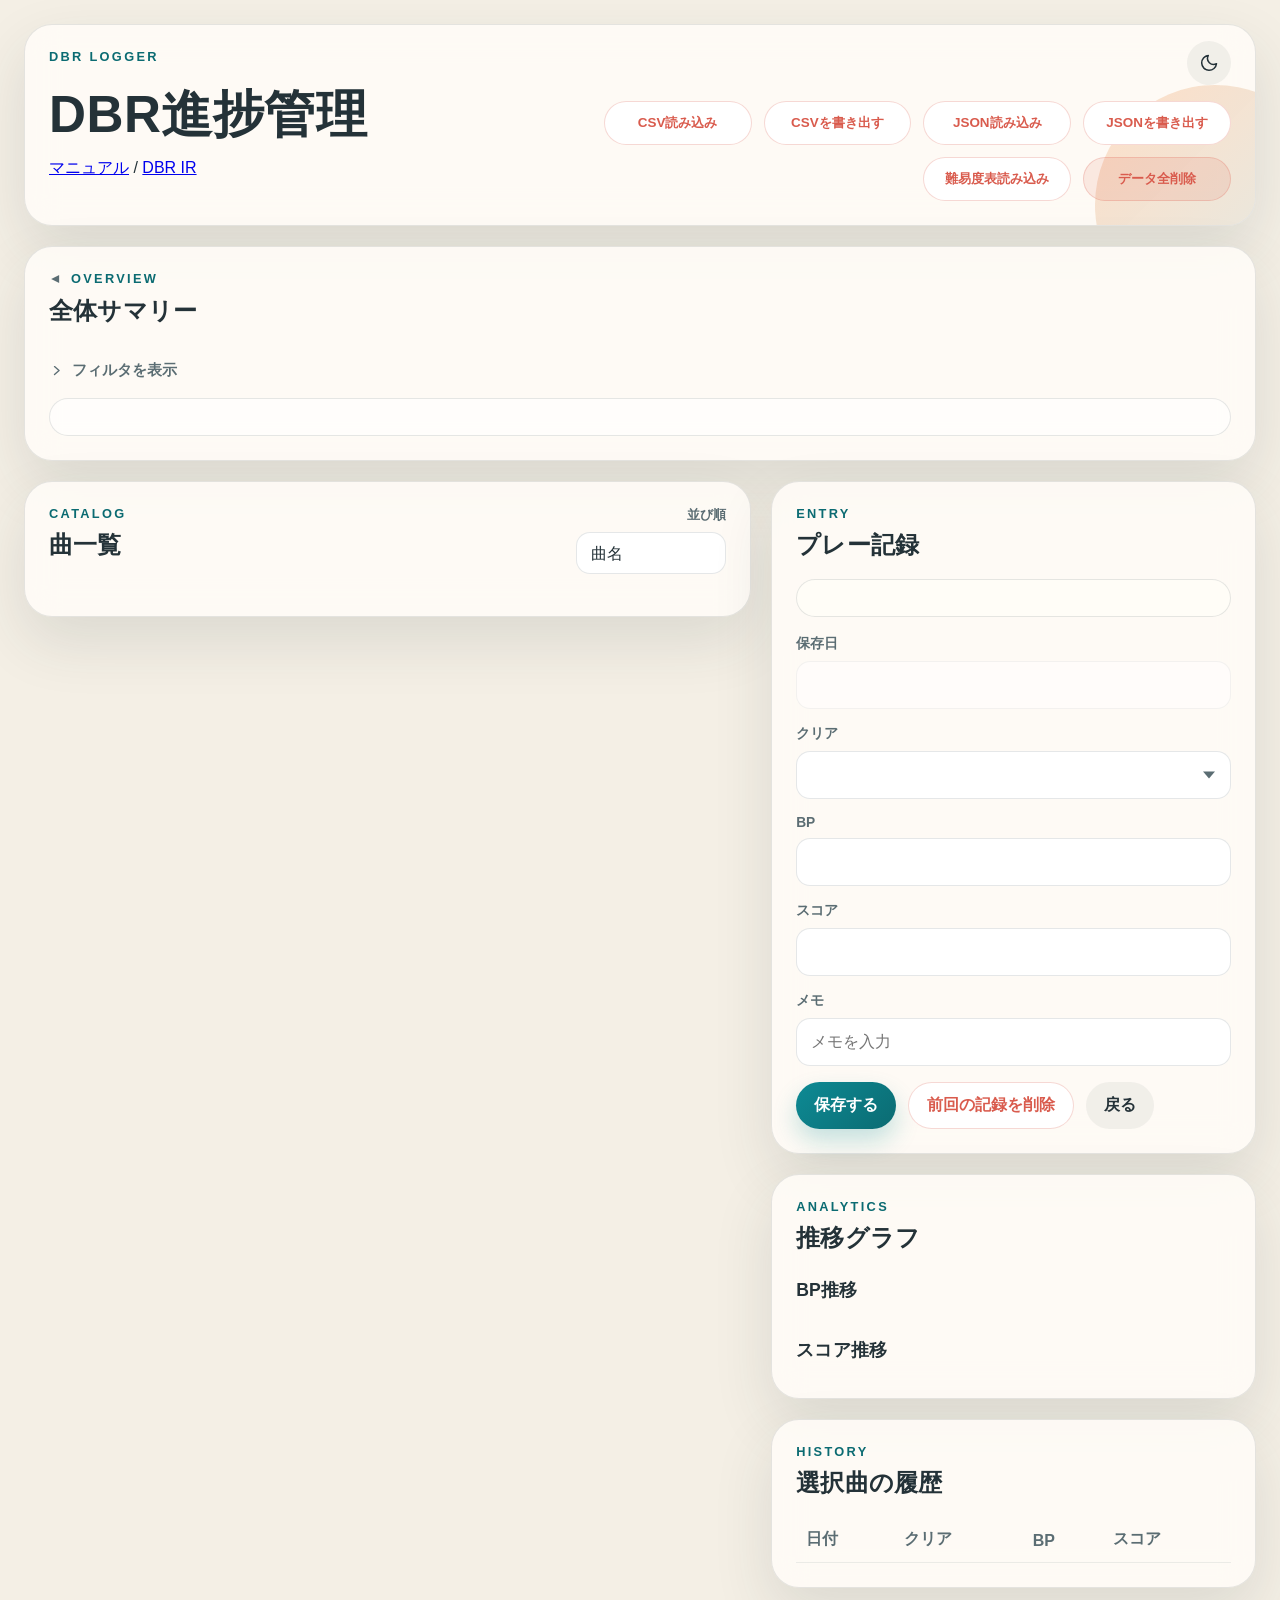
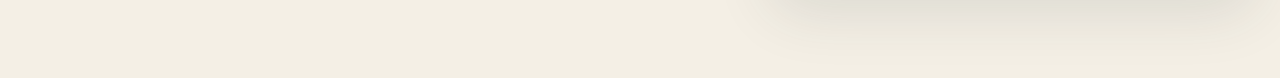
==== commit b05746ae: "履歴パネル下に余白を追加" ====
--- a/index.html
+++ b/index.html
@@ -170,7 +170,7 @@
                 <div class="form-row">
                   <div class="field">
                     <span>保存日</span>
-                    <input id="record-date" type="text" readonly aria-label="保存日" />
+                    <input id="record-date" type="text" disabled aria-label="保存日" />
                   </div>
                   <div class="field">
                     <span>クリア</span>
@@ -196,7 +196,7 @@
                 <div class="form-actions">
                   <div class="action-group">
                     <button class="button button-primary" type="submit">保存する</button>
-                    <button id="delete-today-button" class="button button-secondary" type="button">当日の記録を削除</button>
+                    <button id="delete-today-button" class="button button-secondary" type="button">前回の記録を削除</button>
                     <button id="back-to-card-button" class="button button-tertiary" type="button">戻る</button>
                   </div>
                 </div>
@@ -224,7 +224,7 @@
               </section>
             </section>
 
-            <section class="panel">
+            <section class="panel panel-history">
               <div class="panel-header">
                 <div>
                   <p class="eyebrow">History</p>
--- a/styles.css
+++ b/styles.css
@@ -16,20 +16,20 @@
   --danger: #d95b4d;
   --lamp-no-play: #d7dadd;
   --lamp-failed: #7f4742;
-  --lamp-assist: #a995d6;
+  --lamp-assist: #bd82d4;
   --lamp-easy: #86c790;
   --lamp-clear: #b0e2ff;
   --lamp-hard: #e06767;
   --lamp-exh: #f2d94f;
-  --lamp-fc: #2f3236;
+  --lamp-fc: #ed9848;
   --lamp-no-play-soft: #d7dadd;
   --lamp-failed-soft: #7f4742;
-  --lamp-assist-soft: #a995d6;
+  --lamp-assist-soft: #bd82d4;
   --lamp-easy-soft: #86c790;
   --lamp-clear-soft: #b0e2ff;
   --lamp-hard-soft: #e06767;
   --lamp-exh-soft: #f2d94f;
-  --lamp-fc-soft: #2f3236;
+  --lamp-fc-soft: #ed9848;
   --shadow: 0 24px 60px rgba(43, 54, 61, 0.12);
   --radius-xl: 28px;
   --radius-lg: 20px;
@@ -58,7 +58,7 @@
   --danger: #ff8d7d;
   --lamp-no-play: #3d454b;
   --lamp-failed: #623834;
-  --lamp-assist: #6d5f99;
+  --lamp-assist: #82508f;
   --lamp-easy: #6fb45f;
   --lamp-clear: #63bfdc;
   --lamp-hard: #d35f58;
@@ -66,7 +66,7 @@
   --lamp-fc: #f4f7f8;
   --lamp-no-play-soft: #3d454b;
   --lamp-failed-soft: #623834;
-  --lamp-assist-soft: #6d5f99;
+  --lamp-assist-soft: #82508f;
   --lamp-easy-soft: #6fb45f;
   --lamp-clear-soft: #63bfdc;
   --lamp-hard-soft: #d35f58;
@@ -1063,7 +1063,7 @@
 }
 
 .song-card {
-  padding: 16px 16px 16px 22px;
+  padding: 16px 16px 16px 20px;
   text-align: left;
   transition: transform 180ms ease, box-shadow 180ms ease, border-color 180ms ease;
 }
@@ -1148,7 +1148,7 @@
 }
 
 .selected-song-card {
-  padding: 18px 18px 18px 24px;
+  padding: 18px 18px 18px 22px;
   margin-bottom: 18px;
 }
 
@@ -1541,7 +1541,7 @@
   padding-inline: 18px;
 }
 
-.floating-axis-filter.is-at-bottom .floating-filter-toggle,
+/* .floating-axis-filter.is-at-bottom .floating-filter-toggle,
 .floating-axis-filter.is-at-bottom .floating-filter-clear {
   opacity: 0.5;
 }
@@ -1551,7 +1551,7 @@
 .floating-axis-filter.is-at-bottom .floating-filter-clear:hover,
 .floating-axis-filter.is-at-bottom .floating-filter-clear:focus-visible {
   opacity: 1;
-}
+} */
 
 .floating-filter-clear {
   font-size: 0.84rem;
@@ -1612,8 +1612,93 @@
 }
 
 .floating-filter-value {
+  align-items: center;
+  display: flex;
+  gap: 8px;
   min-height: 22px;
   line-height: 22px;
+}
+
+.floating-filter-inline-action {
+  appearance: none;
+  background: transparent;
+  border: 0;
+  color: var(--accent);
+  cursor: pointer;
+  font: inherit;
+  font-size: 0.82rem;
+  font-weight: 700;
+  text-decoration: underline;
+  padding: 0;
+}
+
+.floating-filter-single-wrap {
+  --range-start: 0%;
+}
+
+.floating-filter-single-wrap .floating-filter-range-slider[data-axis-slider] {
+  z-index: 5;
+}
+
+.floating-filter-range-wrap {
+  display: grid;
+  min-width: 0;
+  position: relative;
+  --range-start: 0%;
+  --range-end: 100%;
+  height: 22px;
+  touch-action: none;
+}
+
+.floating-filter-range-slider {
+  grid-area: 1 / 1;
+  pointer-events: none;
+  position: relative;
+  z-index: 2;
+}
+
+.floating-filter-range-wrap::before,
+.floating-filter-range-wrap::after {
+  border-radius: 999px;
+  content: "";
+  height: 6px;
+  left: 0;
+  pointer-events: none;
+  position: absolute;
+  right: 0;
+  top: 8px;
+  z-index: 1;
+}
+
+.floating-filter-range-wrap::before {
+  background: rgba(36, 50, 56, 0.14);
+}
+
+.floating-filter-range-wrap::after {
+  background: var(--accent);
+  left: var(--range-start);
+  right: calc(100% - var(--range-end));
+}
+
+.floating-filter-range-slider::-webkit-slider-runnable-track {
+  background: transparent !important;
+}
+
+.floating-filter-range-slider::-moz-range-track,
+.floating-filter-range-slider::-moz-range-progress {
+  background: transparent !important;
+}
+
+.floating-filter-range-slider[data-axis-range-start] {
+  z-index: 4;
+}
+
+.floating-filter-range-wrap.is-end-active .floating-filter-range-slider[data-axis-range-end] {
+  z-index: 5;
+}
+
+.floating-filter-range-wrap.is-start-active .floating-filter-range-slider[data-axis-range-start] {
+  z-index: 5;
 }
 
 .floating-filter-search input {
@@ -2399,3 +2484,10 @@
   filter: none;
   cursor: not-allowed;
 }
+
+@media (min-width: 721px) {
+  /* HISTORY panel のみ下余白を追加（floating-filter-toggle と被らないため） */
+  .panel-history {
+    margin-bottom: 66px;
+  }
+}
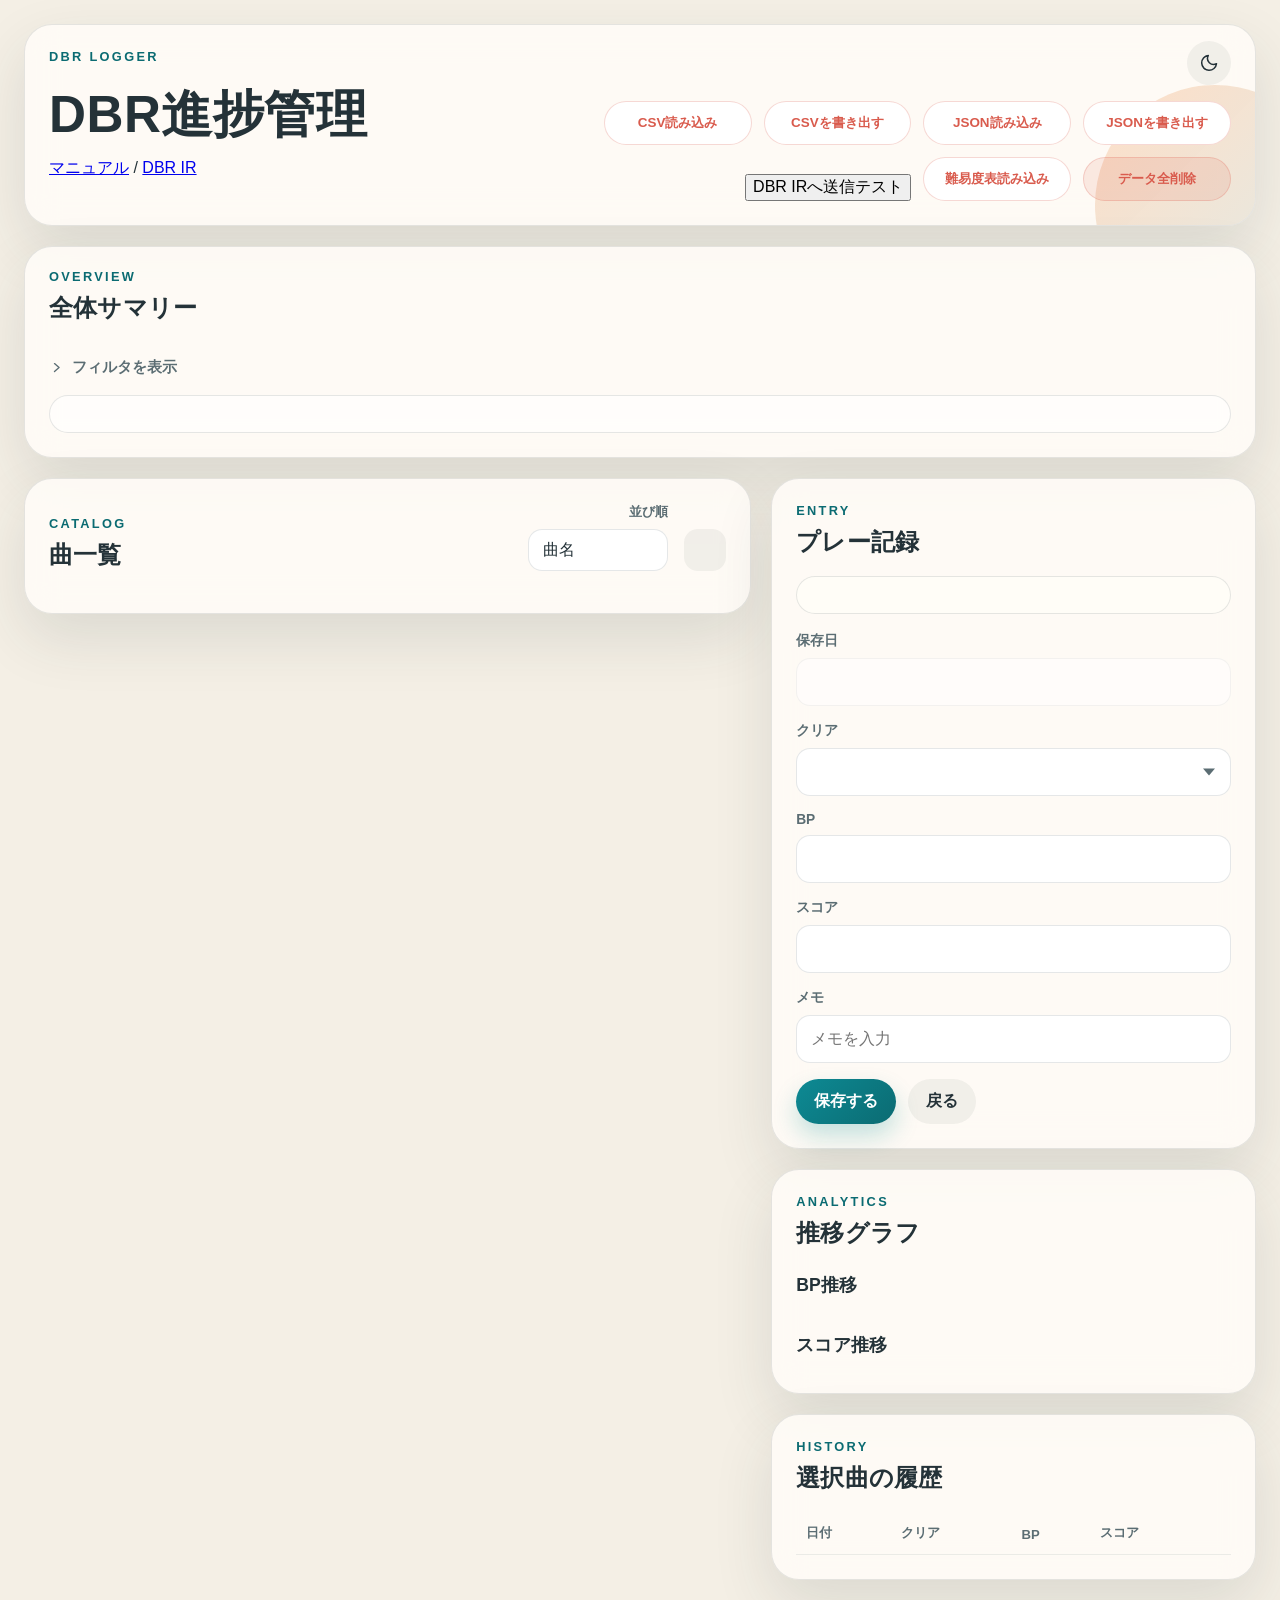
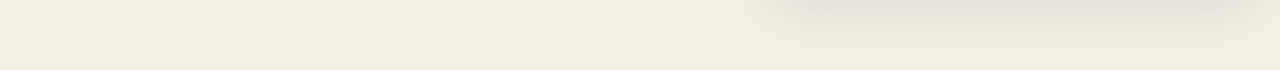
==== commit 318705d9: "曲カードの一覧表示切り替えを実装" ====
--- a/index.html
+++ b/index.html
@@ -8,10 +8,10 @@
     <meta name="viewport" content="width=device-width, initial-scale=1.0" />
     <title>DBR Logger</title>
     <link rel="icon" href="./favicon.svg" type="image/svg+xml" />
-    <meta name="app-build" content="20260507-2" />
+    <meta name="app-build" content="20260507-3" />
     <script>
       (function () {
-        const CURRENT_BUILD = "20260507-2";
+        const CURRENT_BUILD = "20260507-3";
         const KEY = "dbr-index-refresh-build";
 
         function checkBuildVersion() {
@@ -62,11 +62,11 @@
     <link rel="preconnect" href="https://fonts.googleapis.com" />
     <link rel="preconnect" href="https://fonts.gstatic.com" crossorigin />
     <link href="https://fonts.googleapis.com/css2?family=Noto+Sans:wght@400;700;800&family=Noto+Sans+JP:wght@400;700;800&display=swap" rel="stylesheet" />
-    <link id="app-stylesheet" rel="stylesheet" href="./styles.css?v=20260507-2" />
+    <link id="app-stylesheet" rel="stylesheet" href="./styles.css?v=20260507-3" />
   </head>
   <body>
     <div class="app-shell">
-      <header class="hero panel">
+      <header class="hero panel panel-hero">
         <div>
           <p class="eyebrow">DBR Logger</p>
           <h1>DBR進捗管理</h1>
@@ -94,6 +94,7 @@
           <button id="csv-export-button" class="button button-secondary" type="button">CSVを書き出す</button>
           <button id="import-button" class="button button-secondary" type="button">JSON読み込み</button>
           <button id="export-button" class="button button-secondary" type="button">JSONを書き出す</button>
+          <button type="button" id="send-json-to-ir-test">DBR IRへ送信テスト</button>
           <button id="difficulty-import-button" class="button button-secondary" type="button">難易度表読み込み</button>
           <button id="clear-all-button" class="button button-danger" type="button">データ全削除</button>
           <input id="csv-import-file-input" type="file" accept="text/csv,.csv" hidden />
@@ -105,9 +106,9 @@
           <div class="panel-header">
             <div class="section-heading-group">
               <div class="section-toggle-row">
-                <button id="summary-toggle-button" class="summary-toggle-button" type="button" aria-expanded="true" aria-label="Overviewを折りたたむ" title="Overviewを折りたたむ">
+                <!-- <button id="summary-toggle-button" class="summary-toggle-button" type="button" aria-expanded="true" aria-label="Overviewを折りたたむ" title="Overviewを折りたたむ">
                   <span class="summary-toggle-icon" aria-hidden="true">▾</span>
-                </button>
+                </button> -->
                 <button id="summary-toggle-text-button" class="summary-toggle-text-button eyebrow" type="button" aria-expanded="true" aria-label="Overviewを折りたたむ" title="Overviewを折りたたむ">Overview</button>
               </div>
               <h2>全体サマリー</h2>
@@ -145,10 +146,12 @@
                   <option value="bestBp">最小BP</option>
                   <option value="latestBp">最新BP</option>
                   <option value="latest">最終プレー</option>
+                  <option value="entryCount">プレー回数</option>
                   <option value="recommend">おすすめ</option>
                   <option value="memo">メモ</option>
                 </select>
               </label>
+              <button id="catalog-view-toggle" class="catalog-view-toggle" type="button" aria-label="曲一覧の表示形式を切り替え"></button>
             </div>
             <div id="catalog-meta" class="catalog-meta"></div>
             <div id="catalog-pagination-top" class="pagination-bar"></div>
@@ -196,7 +199,7 @@
                 <div class="form-actions">
                   <div class="action-group">
                     <button class="button button-primary" type="submit">保存する</button>
-                    <button id="delete-today-button" class="button button-secondary" type="button">前回の記録を削除</button>
+                    <button id="delete-today-button" class="button button-secondary" type="button" hidden>前回の記録を削除</button>
                     <button id="back-to-card-button" class="button button-tertiary" type="button">戻る</button>
                   </div>
                 </div>
@@ -239,6 +242,7 @@
                       <th>クリア</th>
                       <th>BP</th>
                       <th>スコア</th>
+                      <th></th>  <!-- 削除列の空ヘッダー -->
                     </tr>
                   </thead>
                   <tbody id="history-body"></tbody>
@@ -252,6 +256,6 @@
     </div>
     <div id="floating-axis-filter" class="floating-axis-filter"></div>
 
-    <script type="module" src="./src/main.js?v=20260507-2"></script>
+    <script type="module" src="./src/main.js?v=20260507-3"></script>
   </body>
 </html>
--- a/styles.css
+++ b/styles.css
@@ -22,14 +22,6 @@
   --lamp-hard: #e06767;
   --lamp-exh: #f2d94f;
   --lamp-fc: #ed9848;
-  --lamp-no-play-soft: #d7dadd;
-  --lamp-failed-soft: #7f4742;
-  --lamp-assist-soft: #bd82d4;
-  --lamp-easy-soft: #86c790;
-  --lamp-clear-soft: #b0e2ff;
-  --lamp-hard-soft: #e06767;
-  --lamp-exh-soft: #f2d94f;
-  --lamp-fc-soft: #ed9848;
   --shadow: 0 24px 60px rgba(43, 54, 61, 0.12);
   --radius-xl: 28px;
   --radius-lg: 20px;
@@ -56,7 +48,7 @@
   --accent-soft: rgba(83, 199, 207, 0.14);
   --warm: #ffb15a;
   --danger: #ff8d7d;
-  --lamp-no-play: #3d454b;
+  --lamp-no-play: #242a2e;
   --lamp-failed: #623834;
   --lamp-assist: #82508f;
   --lamp-easy: #6fb45f;
@@ -64,14 +56,6 @@
   --lamp-hard: #d35f58;
   --lamp-exh: #eadf58;
   --lamp-fc: #f4f7f8;
-  --lamp-no-play-soft: #3d454b;
-  --lamp-failed-soft: #623834;
-  --lamp-assist-soft: #82508f;
-  --lamp-easy-soft: #6fb45f;
-  --lamp-clear-soft: #63bfdc;
-  --lamp-hard-soft: #d35f58;
-  --lamp-exh-soft: #eadf58;
-  --lamp-fc-soft: #f4f7f8;
   --shadow: 0 24px 60px rgba(0, 0, 0, 0.38);
 }
 
@@ -327,6 +311,15 @@
   margin-bottom: 18px;
 }
 
+.catalog-header {
+  align-items: flex-end;
+  justify-content: flex-end;
+}
+
+.catalog-header > div:first-child {
+  margin-right: auto;
+}
+
 .header-select {
   display: grid;
   gap: 8px;
@@ -347,10 +340,45 @@
   border-radius: var(--radius-md);
   background: white;
   color: var(--text);
-  padding: 0 38px 0 14px;
+  padding: 0 14px 0 14px;
   appearance: none;
   -webkit-appearance: none;
   -moz-appearance: none;
+}
+
+.catalog-view-toggle {
+  align-items: center;
+  align-self: flex-end;
+  background: rgba(36, 50, 56, 0.06);
+  border: 1px solid transparent;
+  border-radius: var(--radius-md);
+  color: var(--text);
+  display: inline-flex;
+  flex: 0 0 auto;
+  height: 42px;
+  justify-content: center;
+  padding: 0;
+  transition: background 160ms ease, border-color 160ms ease, transform 160ms ease;
+  width: 42px;
+}
+
+.catalog-view-toggle svg {
+  fill: currentColor;
+  height: 21px;
+  width: 21px;
+}
+
+@media (hover: hover) {
+  .catalog-view-toggle:hover {
+    background: rgba(13, 138, 148, 0.12);
+    border-color: rgba(13, 138, 148, 0.18);
+    transform: translateY(-1px);
+  }
+}
+
+.catalog-view-toggle:focus-visible {
+  outline: 3px solid rgba(13, 138, 148, 0.2);
+  outline-offset: 2px;
 }
 
 .analytics-panel {
@@ -895,8 +923,20 @@
 }
 
 .summary-band-chart {
-  display: grid;
-  gap: 10px;
+  --summary-band-row-gap: 10px;
+  --summary-band-row-height: 20px;
+  --summary-band-visible-rows: 16;
+  display: grid;
+  gap: var(--summary-band-row-gap);
+}
+
+.summary-band-chart.is-scrollable {
+  max-height: calc(
+    (var(--summary-band-visible-rows) * var(--summary-band-row-height))
+    + ((var(--summary-band-visible-rows) - 1) * var(--summary-band-row-gap))
+  );
+  overflow-y: auto;
+  padding-right: 5px;
 }
 
 .summary-band-row {
@@ -904,6 +944,7 @@
   display: grid;
   gap: 12px;
   grid-template-columns: 64px minmax(0, 1fr) 36px;
+  min-height: var(--summary-band-row-height);
 }
 
 .summary-band-label,
@@ -960,7 +1001,7 @@
 }
 
 .summary-lamp-item.is-active {
-  box-shadow: 0 14px 28px rgba(43, 54, 61, 0.08);
+  box-shadow: 0 0 12px rgba(43, 54, 61, 0.08);
 }
 
 .summary-lamp-item.is-inactive {
@@ -1027,8 +1068,13 @@
 
 .song-grid {
   display: grid;
-  grid-template-columns: repeat(auto-fill, minmax(260px, 1fr));
+  grid-template-columns: repeat(auto-fill, minmax(min(260px, 100%), 1fr));
   gap: 14px;
+}
+
+.song-grid.is-list-view {
+  grid-template-columns: 1fr;
+  gap: 8px;
 }
 
 .song-grid > .empty-state {
@@ -1063,21 +1109,102 @@
 }
 
 .song-card {
-  padding: 16px 16px 16px 20px;
+  padding: 16px 16px 16px 21px;
   text-align: left;
   transition: transform 180ms ease, box-shadow 180ms ease, border-color 180ms ease;
+}
+
+.song-grid.is-list-view .song-card {
+  align-content: center;
+  display: grid;
+  gap: 4px;
+  min-width: 0;
+  min-height: 76px;
+  padding: 2px 12px 6px 14px;
+}
+
+.song-grid.is-list-view .song-card-title {
+  align-items: center;
+  display: flex;
+  gap: 8px;
+  margin: 0;
+  min-width: 0;
+  overflow: auto hidden;
+  -webkit-overflow-scrolling: touch;
+  white-space: nowrap;
+}
+
+.song-grid.is-list-view .song-card-note {
+  align-items: baseline;
+  display: flex;
+  gap: 0.75em;
+  line-height: 1.35;
+  margin: 0;
+  padding-left: 2px;
+  min-width: 0;
+  overflow: auto hidden;
+  -webkit-overflow-scrolling: touch;
+  white-space: nowrap;
+}
+
+.song-grid.is-list-view .song-card-note > span {
+  display: inline-block;
+  line-height: 1.35;
+}
+
+.song-grid.is-list-view .song-card-title,
+.song-grid.is-list-view .song-card-note {
+  scrollbar-width: none;
+}
+
+.song-grid.is-list-view .song-card-title::-webkit-scrollbar,
+.song-grid.is-list-view .song-card-note::-webkit-scrollbar {
+  display: none;
+}
+
+.song-card-list-title-tags {
+  align-items: center;
+  display: inline-flex;
+  flex: 0 0 auto;
+  gap: 6px;
+}
+
+.song-card-list-meta-text {
+  flex: 0 0 auto;
+  white-space: nowrap;
+}
+
+.song-card-list-title-text {
+  flex: 1 1 auto;
+  min-width: 0;
+}
+
+.song-grid.is-list-view .song-card-meta {
+  min-width: 0;
+  overflow: auto hidden;
+  -webkit-overflow-scrolling: touch;
+}
+
+.song-grid.is-list-view .song-card-meta-row {
+  flex-wrap: nowrap;
+  gap: 6px;
+  min-width: max-content;
+}
+
+.song-grid.is-list-view .song-card-meta-row .pill {
+  white-space: nowrap;
 }
 
 @media (hover: hover) {
   .song-card:hover {
     transform: translateY(-2px);
-    box-shadow: 0 18px 32px rgba(43, 54, 61, 0.12);
+    box-shadow: 0 2px 32px rgba(43, 54, 61, 0.12);
   }
 }
 
 .song-card.is-selected {
   border-color: rgba(13, 138, 148, 0.32);
-  box-shadow: 0 18px 32px rgba(13, 138, 148, 0.18);
+  box-shadow: 0 0 32px rgba(13, 138, 148, 0.18);
 }
 
 .song-card-title {
@@ -1092,13 +1219,17 @@
 }
 
 .song-card-note {
-  margin: -8px 0 12px;
+  margin: -6px 0 12px;
   color: var(--muted);
   font-size: 0.78rem;
   line-height: 1.35;
   overflow: hidden;
   text-overflow: ellipsis;
   white-space: nowrap;
+}
+
+.selected-song-eyebrow {
+  padding-bottom: 12px;
 }
 
 .selected-song-note {
@@ -1112,9 +1243,19 @@
 
 .song-card-meta,
 .selected-song-meta {
+  display: grid;
+  gap: 8px;
+  min-width: 0;
+  max-width: 100%;
+}
+
+.song-card-meta-row,
+.selected-song-meta-row {
   display: flex;
   flex-wrap: wrap;
   gap: 8px;
+  min-width: 0;
+  max-width: 100%;
 }
 
 .pill {
@@ -1167,7 +1308,7 @@
 }
 
 .selected-song-card .selected-song-note {
-  margin: -8px 0 12px;
+  margin: -2px 0 12px;
 }
 
 .proposal-area {
@@ -1509,12 +1650,14 @@
 }
 
 .floating-axis-filter {
+  backface-visibility: hidden;
   bottom: 20px;
   display: grid;
   gap: 12px;
   pointer-events: none;
   position: fixed;
   right: 20px;
+  transform: translateZ(0);
   width: min(360px, calc(100vw - 32px));
   z-index: 30;
 }
@@ -1525,9 +1668,13 @@
 
 .floating-filter-actions {
   display: grid;
-  gap: 10px;
+  /* gap: 10px; */
   grid-template-columns: minmax(0, 1fr) auto;
   pointer-events: none;
+}
+
+.floating-filter-actions:has(.floating-filter-clear) {
+  gap: 10px;
 }
 
 .floating-filter-actions > * {
@@ -1539,8 +1686,11 @@
   justify-self: end;
   min-height: 52px;
   padding-inline: 18px;
-}
-
+  pointer-events: auto;
+  touch-action: none;
+}
+
+/* フローティング要素をhoverで不透明化する機能 */
 /* .floating-axis-filter.is-at-bottom .floating-filter-toggle,
 .floating-axis-filter.is-at-bottom .floating-filter-clear {
   opacity: 0.5;
@@ -1559,6 +1709,7 @@
 }
 
 .floating-filter-panel {
+  backface-visibility: hidden;
   background: rgba(255, 252, 247, 0.96);
   border: 1px solid var(--border);
   border-radius: var(--radius-xl);
@@ -1567,6 +1718,7 @@
   gap: 18px;
   overscroll-behavior: contain;
   padding: 20px;
+  transform: translateZ(0);
 }
 
 .floating-filter-panel.is-open {
@@ -1630,6 +1782,7 @@
   font-weight: 700;
   text-decoration: underline;
   padding: 0;
+  vertical-align: bottom;
 }
 
 .floating-filter-single-wrap {
@@ -1841,6 +1994,18 @@
 .history-table {
   width: 100%;
   border-collapse: collapse;
+  font-size: 0.82rem;
+}
+
+.history-table td:last-child,
+.history-table th:last-child {
+  width: 1%;
+  white-space: nowrap;
+}
+
+.delete-link {
+  font-size: 0.72rem;
+  text-decoration: underline; 
 }
 
 th,
@@ -1887,6 +2052,10 @@
   background: rgba(255, 255, 255, 0.06);
 }
 
+html[data-theme="dark"] .catalog-view-toggle {
+  background: rgba(255, 255, 255, 0.06);
+}
+
 html[data-theme="dark"] .button-danger {
   background: rgba(255, 141, 125, 0.12);
   border-color: rgba(255, 141, 125, 0.24);
@@ -1958,13 +2127,16 @@
   background: rgba(98, 138, 155, 0.08);
 }
 
-html[data-theme="dark"] .summary-lamp-item.is-active,
+html[data-theme="dark"] .summary-lamp-item.is-active {
+  box-shadow: 0 0 12px rgba(83, 199, 207, 0.12);  
+}
+
 html[data-theme="dark"] .song-card.is-selected {
-  box-shadow: 0 16px 30px rgba(0, 0, 0, 0.22);
+  box-shadow: 0 0 30px rgba(83, 199, 207, 0.12);
 }
 
 html[data-theme="dark"] .song-card:hover {
-  box-shadow: 0 18px 32px rgba(0, 0, 0, 0.26);
+  box-shadow: 0 2px 32px rgba(83, 199, 207, 0.18);
 }
 
 html[data-theme="dark"] .song-card-note,
@@ -2136,14 +2308,20 @@
     z-index: 35;
   }
 
+  /* .floating-axis-filter.is-docked-top {
+    bottom: auto;
+    top: 16px;
+  } */
+  
+  /* 絞り込みボタンを常に上側表示 */
   .floating-axis-filter.is-docked-top {
     bottom: auto;
     top: 16px;
   }
 
   .floating-axis-filter.is-docked-bottom {
-    bottom: 16px;
-    top: auto;
+    bottom: auto;
+    top: 16px;
   }
 
   .floating-axis-filter.is-at-bottom .floating-filter-toggle,
@@ -2275,6 +2453,47 @@
   .summary-legend,
   .form-row {
     grid-template-columns: 1fr;
+  }
+
+  .summary-legend {
+    gap: 8px;
+  }
+
+  .summary-lamp-item {
+    align-items: center;
+    border-radius: 999px;
+    gap: 10px;
+    padding: 9px 12px;
+  }
+
+  .summary-lamp-main {
+    flex: 1 1 auto;
+    min-width: 0;
+  }
+
+  .summary-lamp-label {
+    overflow: hidden;
+    text-overflow: ellipsis;
+    white-space: nowrap;
+  }
+
+  .summary-lamp-values {
+    align-items: baseline;
+    flex: 0 0 auto;
+    flex-direction: row;
+    gap: 8px;
+  }
+
+  .summary-lamp-values strong {
+    font-size: 1rem;
+    min-width: 3ch;
+    text-align: right;
+  }
+
+  .summary-lamp-values span {
+    font-size: 0.78rem;
+    min-width: 5ch;
+    text-align: right;
   }
 
   .filters-meta {
@@ -2491,3 +2710,61 @@
     margin-bottom: 66px;
   }
 }
+
+@media (max-width: 720px) {
+  /* モバイルレイアウトの場合のフローティングボタン領域を確保 */
+  .panel-hero {
+    margin-top: 66px;
+  }
+}
+
+.song-card-title-katate {
+  color: var(--muted);
+  font-size: 0.82em;
+  font-weight: 800;
+  margin-left: 0.35em;
+  opacity: 0.85;
+  white-space: nowrap;
+}
+
+.selected-song-title .song-card-title-katate {
+  font-size: 0.82em;
+}
+
+@media (hover: none) {
+  .song-card,
+  .selected-song-card {
+    min-width: 0;
+  }
+
+  .song-card-meta,
+  .selected-song-meta {
+    min-width: 0;
+    max-width: 100%;
+  }
+
+  .song-card-meta-row,
+  .selected-song-meta-row {
+    display: flex;
+    flex-wrap: nowrap;
+    gap: 8px;
+    width: 100%;
+    max-width: 100%;
+    min-width: 0;
+    overflow-x: auto;
+    overflow-y: hidden;
+    scrollbar-width: none;
+    -webkit-overflow-scrolling: touch;
+  }
+
+  .song-card-meta-row::-webkit-scrollbar,
+  .selected-song-meta-row::-webkit-scrollbar {
+    display: none;
+  }
+
+  .song-card-meta-row .pill,
+  .selected-song-meta-row .pill {
+    flex: 0 0 auto;
+    white-space: nowrap;
+  }
+}
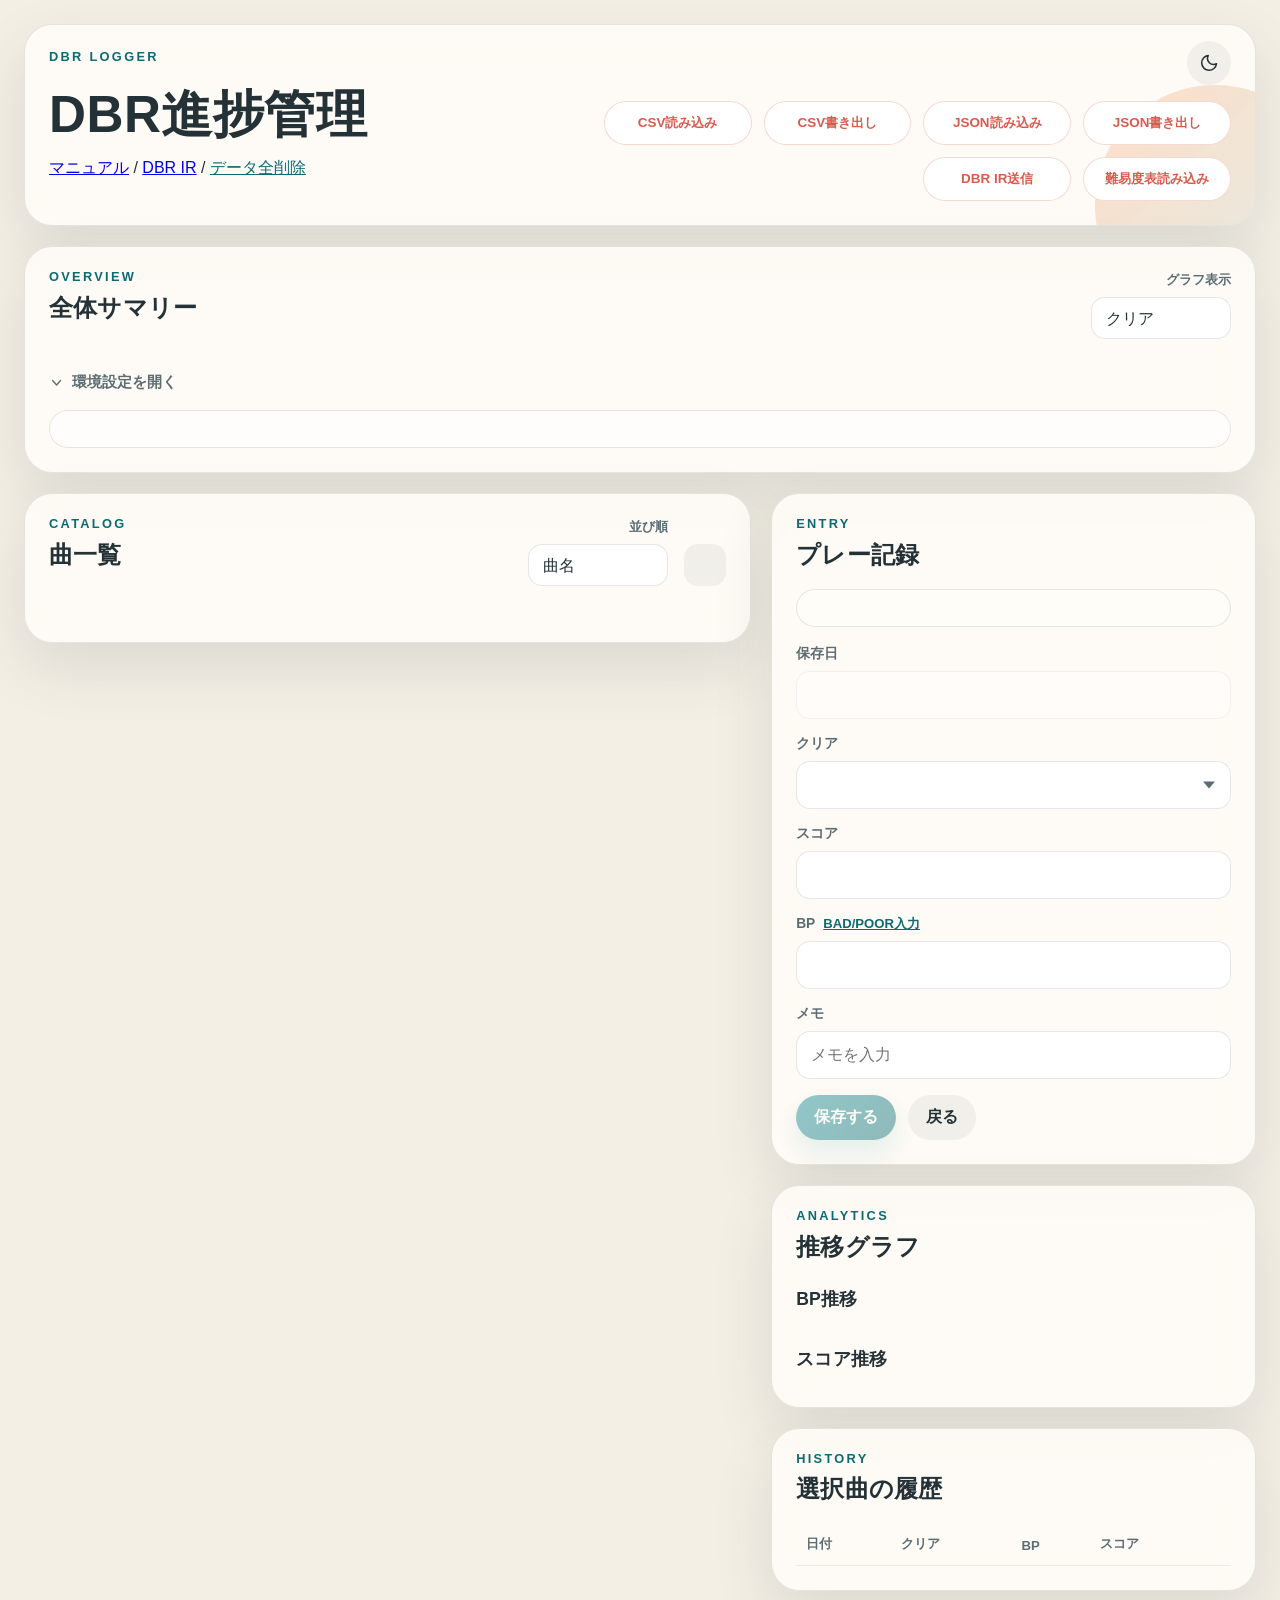
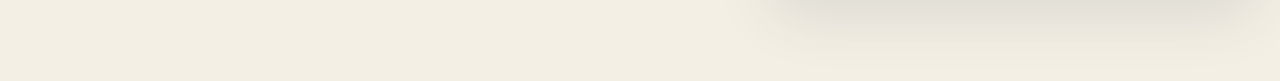
==== commit 4d28eb5b: "ページャテキストのsuffix重複を修正" ====
--- a/index.html
+++ b/index.html
@@ -8,44 +8,6 @@
     <meta name="viewport" content="width=device-width, initial-scale=1.0" />
     <title>DBR Logger</title>
     <link rel="icon" href="./favicon.svg" type="image/svg+xml" />
-    <meta name="app-build" content="20260507-3" />
-    <script>
-      (function () {
-        const CURRENT_BUILD = "20260507-3";
-        const KEY = "dbr-index-refresh-build";
-
-        function checkBuildVersion() {
-          fetch("./version.json?ts=" + Date.now(), { cache: "no-store" })
-            .then((response) => response.ok ? response.json() : null)
-            .then((payload) => {
-              const latestBuild = typeof payload?.build === "string" ? payload.build.trim() : "";
-              if (!latestBuild || latestBuild === CURRENT_BUILD) {
-                sessionStorage.removeItem(KEY);
-                return;
-              }
-
-              if (sessionStorage.getItem(KEY) === latestBuild) {
-                return;
-              }
-
-              sessionStorage.setItem(KEY, latestBuild);
-              const url = new URL(window.location.href);
-              url.searchParams.set("v", latestBuild);
-              window.location.replace(url.toString());
-            })
-            .catch(() => {});
-        }
-
-        checkBuildVersion();
-        window.addEventListener("pageshow", checkBuildVersion);
-        window.addEventListener("focus", checkBuildVersion);
-        document.addEventListener("visibilitychange", function () {
-          if (document.visibilityState === "visible") {
-            checkBuildVersion();
-          }
-        });
-      })();
-    </script>
     <script>
       (function () {
         const KEY = "dbr-theme";
@@ -62,7 +24,7 @@
     <link rel="preconnect" href="https://fonts.googleapis.com" />
     <link rel="preconnect" href="https://fonts.gstatic.com" crossorigin />
     <link href="https://fonts.googleapis.com/css2?family=Noto+Sans:wght@400;700;800&family=Noto+Sans+JP:wght@400;700;800&display=swap" rel="stylesheet" />
-    <link id="app-stylesheet" rel="stylesheet" href="./styles.css?v=20260507-3" />
+    <link id="app-stylesheet" rel="stylesheet" href="./styles.css" />
   </head>
   <body>
     <div class="app-shell">
@@ -74,6 +36,8 @@
             <a href="./manual.html" target="_blank" rel="noopener noreferrer">マニュアル</a>
             <span aria-hidden="true"> / </span>
             <a href="https://dbr-difficulty.github.io/dbr_ir_upload.html" target="_blank" rel="noopener noreferrer">DBR IR</a>
+            <span aria-hidden="true"> / </span>
+            <button id="clear-all-button" class="hero-inline-link" type="button">データ全削除</button>
           </p>
         </div>
         <div class="hero-actions">
@@ -91,38 +55,41 @@
             </span>
           </button>
           <button id="csv-import-button" class="button button-secondary" type="button">CSV読み込み</button>
-          <button id="csv-export-button" class="button button-secondary" type="button">CSVを書き出す</button>
+          <button id="csv-export-button" class="button button-secondary" type="button">CSV書き出し</button>
           <button id="import-button" class="button button-secondary" type="button">JSON読み込み</button>
-          <button id="export-button" class="button button-secondary" type="button">JSONを書き出す</button>
-          <button type="button" id="send-json-to-ir-test">DBR IRへ送信テスト</button>
+          <button id="export-button" class="button button-secondary" type="button">JSON書き出し</button>
+          <button id="send-json-to-ir-test" class="button button-secondary" type="button">DBR IR送信</button>
           <button id="difficulty-import-button" class="button button-secondary" type="button">難易度表読み込み</button>
-          <button id="clear-all-button" class="button button-danger" type="button">データ全削除</button>
           <input id="csv-import-file-input" type="file" accept="text/csv,.csv" hidden />
           <input id="import-file-input" type="file" accept="application/json,.json" hidden />
         </div>
       </header>
       <main class="layout">
         <section class="panel">
-          <div class="panel-header">
+          <div class="panel-header catalog-header">
             <div class="section-heading-group">
               <div class="section-toggle-row">
-                <!-- <button id="summary-toggle-button" class="summary-toggle-button" type="button" aria-expanded="true" aria-label="Overviewを折りたたむ" title="Overviewを折りたたむ">
-                  <span class="summary-toggle-icon" aria-hidden="true">▾</span>
-                </button> -->
-                <button id="summary-toggle-text-button" class="summary-toggle-text-button eyebrow" type="button" aria-expanded="true" aria-label="Overviewを折りたたむ" title="Overviewを折りたたむ">Overview</button>
+                <p class="eyebrow">Overview</p>
               </div>
               <h2>全体サマリー</h2>
             </div>
+            <label class="header-select" id="summary-display-field">
+              <span>グラフ表示</span>
+              <select id="summary-display-select">
+                <option value="clear">クリア</option>
+                <option value="score">スコア</option>
+              </select>
+            </label>
           </div>
           <div id="summary-content" class="summary-content">
             <div id="summary-cards" class="summary-grid"></div>
-            <button id="summary-filters-toggle" class="summary-filters-toggle" type="button" aria-expanded="false">
+            <button id="summary-filters-toggle" class="summary-filters-toggle" type="button" aria-expanded="true">
               <span class="summary-filters-toggle-icon" aria-hidden="true">
                 <svg viewBox="0 0 20 20" focusable="false" aria-hidden="true">
                   <path d="M7.25 4.75L13.25 10L7.25 15.25" fill="none" stroke="currentColor" stroke-linecap="round" stroke-linejoin="round" stroke-width="1.8"></path>
                 </svg>
               </span>
-              <span class="summary-filters-toggle-label">フィルタを表示</span>
+              <span class="summary-filters-toggle-label">環境設定を開く</span>
             </button>
             <div id="summary-filters-panel" class="filters-panel"></div>
           </div>
@@ -139,24 +106,30 @@
                 <span>並び順</span>
                 <select id="catalog-sort-select">
                   <option value="title">曲名</option>
-                  <option value="level">Lv.</option>
+                  <option value="version">バージョン</option>
+                  <option value="chartDifficulty">譜面難易度</option>
                   <option value="splv">SPLv.</option>
+                  <option value="level">DBRLv.</option>
                   <option value="katate">片手Lv.</option>
+                  <option value="bpm">BPM</option>
+                  <option value="recommend">おすすめ度</option>
                   <option value="clear">クリアランプ</option>
                   <option value="bestBp">最小BP</option>
                   <option value="latestBp">最新BP</option>
+                  <option value="bestScore">最高スコア</option>
+                  <option value="latestScore">最新スコア</option>
                   <option value="latest">最終プレー</option>
                   <option value="entryCount">プレー回数</option>
-                  <option value="recommend">おすすめ</option>
                   <option value="memo">メモ</option>
+                  <option value="random">ランダム</option>
                 </select>
               </label>
               <button id="catalog-view-toggle" class="catalog-view-toggle" type="button" aria-label="曲一覧の表示形式を切り替え"></button>
             </div>
             <div id="catalog-meta" class="catalog-meta"></div>
-            <div id="catalog-pagination-top" class="pagination-bar"></div>
+            <div id="catalog-pagination-top" class="pagination-bar-top"></div>
             <div id="song-catalog" class="song-grid" aria-live="polite"></div>
-            <div id="catalog-pagination-bottom" class="pagination-bar"></div>
+            <div id="catalog-pagination-bottom" class="pagination-bar-bottom"></div>
           </section>
 
           <section class="stack">
@@ -184,12 +157,25 @@
                 </div>
                 <div class="form-row entry-score-row">
                   <div class="field">
-                    <span>BP</span>
-                    <input id="bp-input" type="number" min="0" inputmode="numeric" aria-label="BP" />
-                  </div>
-                  <div class="field">
                     <span>スコア</span>
-                    <input id="score-input" type="number" min="0" inputmode="numeric" aria-label="スコア" />
+                    <input id="score-input" type="number" min="0" max="99999" inputmode="numeric" aria-label="スコア" />
+                  </div>
+                  <div class="field entry-bp-field" data-bp-input-panel="bp">
+                    <div class="field-title-row">
+                      <span>BP</span>
+                      <button class="entry-input-mode-link" type="button" data-bp-input-mode="split">BAD/POOR入力</button>
+                    </div>
+                    <input id="bp-input" type="number" min="0" max="9999" inputmode="numeric" aria-label="BP" />
+                  </div>
+                  <div class="field entry-bp-field" data-bp-input-panel="split" hidden>
+                    <div class="field-title-row">
+                      <span>BAD / POOR</span>
+                      <button class="entry-input-mode-link" type="button" data-bp-input-mode="bp">BP入力</button>
+                    </div>
+                    <div class="entry-bp-split-inputs">
+                      <input id="bad-input" type="number" min="0" max="9999" inputmode="numeric" aria-label="BAD" placeholder="BAD" />
+                      <input id="poor-input" type="number" min="0" max="9999" inputmode="numeric" aria-label="POOR" placeholder="POOR" />
+                    </div>
                   </div>
                 </div>
                 <div class="field field-grow">
@@ -198,8 +184,7 @@
                 </div>
                 <div class="form-actions">
                   <div class="action-group">
-                    <button class="button button-primary" type="submit">保存する</button>
-                    <button id="delete-today-button" class="button button-secondary" type="button" hidden>前回の記録を削除</button>
+                    <button id="record-submit-button" class="button button-primary" type="submit" disabled>保存する</button>
                     <button id="back-to-card-button" class="button button-tertiary" type="button">戻る</button>
                   </div>
                 </div>
@@ -256,6 +241,29 @@
     </div>
     <div id="floating-axis-filter" class="floating-axis-filter"></div>
 
-    <script type="module" src="./src/main.js?v=20260507-3"></script>
+    <script type="module">
+      async function resolveBuildVersion() {
+        try {
+          const response = await fetch(`./version.json?ts=${Date.now()}`, { cache: "no-store" });
+          if (!response.ok) {
+            return "";
+          }
+
+          const payload = await response.json();
+          return typeof payload?.build === "string" ? payload.build.trim() : "";
+        } catch {
+          return "";
+        }
+      }
+
+      const buildVersion = await resolveBuildVersion();
+      window.__DBR_BUILD_VERSION__ = buildVersion;
+
+      if (buildVersion) {
+        await import(`./src/main.js?v=${encodeURIComponent(buildVersion)}`);
+      } else {
+        await import("./src/main.js");
+      }
+    </script>
   </body>
 </html>
--- a/styles.css
+++ b/styles.css
@@ -198,6 +198,16 @@
   line-height: 1.6;
 }
 
+.hero-inline-link {
+  appearance: none;
+  background: transparent;
+  border: 0;
+  color: var(--accent-strong);
+  font: inherit;
+  padding: 0;
+  text-decoration: underline;
+}
+
 .hero-actions {
   display: flex;
   flex-wrap: wrap;
@@ -311,12 +321,23 @@
   margin-bottom: 18px;
 }
 
+.panel-header > div:first-child {
+  display: grid;
+  gap: 8px;
+}
+
+.panel-header .eyebrow {
+  line-height: 1;
+  margin: 0;
+}
+
 .catalog-header {
   align-items: flex-end;
   justify-content: flex-end;
 }
 
 .catalog-header > div:first-child {
+  align-self: flex-start;
   margin-right: auto;
 }
 
@@ -325,6 +346,10 @@
   gap: 8px;
   justify-items: end;
   min-width: 140px;
+}
+
+.header-select[hidden] {
+  display: none;
 }
 
 .header-select span {
@@ -524,14 +549,6 @@
   color: #d5dde0;
 }
 
-html[data-theme="dark"] .summary-toggle-button {
-  color: var(--muted);
-}
-
-html[data-theme="dark"] .summary-toggle-button:hover {
-  color: #d5dde0;
-}
-
 .button-danger {
   background: rgba(217, 91, 77, 0.12);
   border: 1px solid rgba(217, 91, 77, 0.22);
@@ -566,90 +583,15 @@
   line-height: 1;
 }
 
-.summary-toggle-text-button {
-  all: unset;
-  color: var(--accent-strong);
-  cursor: pointer;
-  display: inline-block;
-  font-size: 0.8rem;
-  font-weight: 700;
-  letter-spacing: 0.18em;
-  line-height: 1;
-  margin: 0;
-  padding: 0;
-  text-transform: uppercase;
-  text-align: left;
-}
-
-.summary-toggle-text-button:hover {
-  color: var(--accent);
-}
-
-.summary-toggle-text-button:focus-visible {
-  outline: 3px solid rgba(13, 138, 148, 0.2);
-  outline-offset: 4px;
-}
-
-.summary-toggle-button {
-  align-items: center;
-  background: transparent;
-  border: none;
-  color: var(--muted);
-  cursor: pointer;
-  display: inline-flex;
-  flex: 0 0 auto;
-  justify-content: center;
-  padding: 0;
-}
-
-.summary-toggle-button:hover {
-  color: var(--text);
-}
-
-.summary-toggle-button:focus-visible {
-  outline: 3px solid rgba(13, 138, 148, 0.2);
-  outline-offset: 4px;
-}
-
-.summary-toggle-icon {
-  display: inline-flex;
-  align-items: center;
-  justify-content: center;
-  width: 1em;
-  height: 1em;
-}
-
-.summary-toggle-icon svg,
 .summary-filters-toggle-icon svg {
   display: block;
   width: 100%;
   height: 100%;
 }
 
-.summary-toggle-icon {
-  transform-origin: 50% 50%;
-  transition: transform 160ms ease;
-}
-
-.summary-toggle-button[aria-expanded="true"] .summary-toggle-icon {
-  transform: rotate(90deg);
-}
-
 .summary-content {
   display: grid;
   gap: 0;
-}
-
-.summary-content.is-collapsed {
-  display: none;
-}
-
-.summary-overview-panel.is-collapsed {
-  padding-bottom: 16px;
-}
-
-.summary-overview-panel.is-collapsed > .panel-header {
-  margin-bottom: 8px;
 }
 
 .summary-filters-toggle {
@@ -792,15 +734,23 @@
   display: flex;
   flex-wrap: wrap;
   gap: 16px;
-  justify-content: space-between;
+  justify-content: flex-start;
 }
 
 .recommend-group {
   display: flex;
   align-items: center;
-  flex: 1 1 420px;
+  flex: 0 1 auto;
   gap: 12px;
   flex-wrap: wrap;
+}
+
+.recommend-group.is-disabled {
+  opacity: 0.5;
+}
+
+.chart-difficulty-group {
+  flex: 0 1 auto;
 }
 
 .recommend-label {
@@ -827,14 +777,17 @@
 }
 
 .recommend-chip span {
+  align-items: center;
   background: white;
   border: 1px solid var(--border);
   border-radius: 999px;
   color: var(--muted);
   display: inline-flex;
+  height: 44px;
   min-width: 44px;
   justify-content: center;
-  padding: 9px 12px;
+  line-height: 1;
+  padding: 1px 12px 0;
 }
 
 .recommend-chip input:checked + span {
@@ -853,6 +806,7 @@
   gap: 12px;
   font-size: 0.92rem;
   justify-content: flex-end;
+  margin-left: auto;
 }
 
 .inline-checkbox {
@@ -865,14 +819,28 @@
   color: var(--muted);
 }
 
-.pagination-bar {
+.pagination-bar-top {
   margin-top: 14px;
   margin-bottom: 14px;
   min-width: 0;
 }
 
+.pagination-bar-bottom {
+  margin-top: 14px;
+  min-width: 0;
+}
+
 .pagination-bar:empty {
   display: none;
+}
+
+.pagination-wrap {
+  align-items: stretch;
+  display: flex;
+  flex-direction: column;
+  gap: 10px;
+  justify-content: flex-end;
+  min-width: 0;
 }
 
 .pagination-controls {
@@ -884,9 +852,66 @@
   min-width: 0;
 }
 
+.pagination-controls .button {
+  align-items: center;
+  display: inline-flex;
+  height: 44px;
+  justify-content: center;
+  line-height: 1;
+  padding-bottom: 11px;
+  padding-top: 13px;
+}
+
+.catalog-sort-control-button,
+.chart-difficulty-head-button {
+  align-items: center;
+  display: inline-flex;
+  flex: 0 0 44px;
+  height: 44px;
+  justify-content: center;
+  line-height: 1;
+  padding-left: 0;
+  padding-right: 0;
+  width: 44px;
+}
+
 .pagination-label {
   color: var(--muted);
+  font-family: var(--font-song);
   font-size: 0.92rem;
+  line-height: 1.55;
+  max-width: 100%;
+  min-width: 0;
+  text-align: center;
+}
+
+.pagination-range-item {
+  align-items: baseline;
+  display: flex;
+  justify-content: center;
+  min-width: 0;
+}
+
+.pagination-range-title,
+.pagination-range-primary {
+  display: inline-block;
+  min-width: 0;
+  overflow: hidden;
+  text-overflow: ellipsis;
+  white-space: nowrap;
+}
+
+.pagination-range-title {
+  max-width: min(56ch, 66vw);
+}
+
+.pagination-range-primary {
+  flex: 0 1 auto;
+  max-width: min(24ch, 28vw);
+}
+
+.pagination-range-separator {
+  line-height: 1.2;
 }
 
 .summary-panel {
@@ -923,9 +948,9 @@
 }
 
 .summary-band-chart {
-  --summary-band-row-gap: 10px;
+  --summary-band-row-gap: 8px;
   --summary-band-row-height: 20px;
-  --summary-band-visible-rows: 16;
+  --summary-band-visible-rows: 14;
   display: grid;
   gap: var(--summary-band-row-gap);
 }
@@ -944,7 +969,7 @@
   display: grid;
   gap: 12px;
   grid-template-columns: 64px minmax(0, 1fr) 36px;
-  min-height: var(--summary-band-row-height);
+  height: var(--summary-band-row-height);
 }
 
 .summary-band-label,
@@ -975,6 +1000,21 @@
 
 .summary-chart-empty {
   min-height: 140px;
+}
+
+.summary-filter-caption {
+  color: var(--muted);
+  font-size: 0.88rem;
+  font-weight: 700;
+  line-height: 1.4;
+  margin-bottom: -12px;
+}
+
+.summary-chart-difficulty-filter {
+  align-items: center;
+  display: flex;
+  flex-wrap: wrap;
+  gap: 10px 12px;
 }
 
 .summary-legend {
@@ -995,6 +1035,7 @@
   width: 100%;
   text-align: left;
   transition: transform 160ms ease, box-shadow 160ms ease, opacity 160ms ease, border-color 160ms ease;
+  touch-action: pan-y;
   user-select: none;
   -webkit-user-select: none;
   -webkit-touch-callout: none;
@@ -1120,7 +1161,7 @@
   gap: 4px;
   min-width: 0;
   min-height: 76px;
-  padding: 2px 12px 6px 14px;
+  padding: 0 12px 4px 14px;
 }
 
 .song-grid.is-list-view .song-card-title {
@@ -1169,6 +1210,10 @@
   gap: 6px;
 }
 
+.song-card-list-title-tags .pill {
+  font-family: var(--font-ui);
+}
+
 .song-card-list-meta-text {
   flex: 0 0 auto;
   white-space: nowrap;
@@ -1205,6 +1250,10 @@
 .song-card.is-selected {
   border-color: rgba(13, 138, 148, 0.32);
   box-shadow: 0 0 32px rgba(13, 138, 148, 0.18);
+}
+
+.song-card.is-deleted-record {
+  opacity: 0.52;
 }
 
 .song-card-title {
@@ -1557,14 +1606,43 @@
 }
 
 .entry-score-row #bp-input,
+.entry-score-row #bad-input,
+.entry-score-row #poor-input,
 .entry-score-row #score-input {
   min-width: 0;
   width: 100%;
 }
 
+.entry-bp-split-inputs {
+  display: grid;
+  gap: 8px;
+  grid-template-columns: repeat(2, minmax(0, 1fr));
+}
+
+.entry-input-mode-link {
+  appearance: none;
+  background: transparent;
+  border: 0;
+  color: var(--accent-strong);
+  cursor: pointer;
+  font: inherit;
+  font-size: 0.82rem;
+  font-weight: 700;
+  padding: 0;
+  text-decoration: underline;
+}
+
+.entry-input-mode-link:hover {
+  color: var(--accent);
+}
+
 .field {
   display: grid;
   gap: 8px;
+}
+
+.field[hidden] {
+  display: none;
 }
 
 .field-grow {
@@ -1578,7 +1656,7 @@
 
 .field-title-row {
   display: flex;
-  align-items: flex-start;
+  align-items: baseline;
   justify-content: flex-start;
   gap: 8px;
 }
@@ -1673,7 +1751,20 @@
   pointer-events: none;
 }
 
-.floating-filter-actions:has(.floating-filter-clear) {
+.floating-filter-actions.has-prev-date.has-next-date {
+  grid-template-columns: auto minmax(0, 1fr) auto;
+}
+
+.floating-filter-actions.has-prev-date:not(.has-next-date) {
+  grid-template-columns: auto minmax(0, 1fr);
+}
+
+.floating-filter-actions.has-next-date:not(.has-prev-date) {
+  grid-template-columns: minmax(0, 1fr) auto;
+}
+
+.floating-filter-actions:has(.floating-filter-clear),
+.floating-filter-actions:has(.floating-filter-date-nav) {
   gap: 10px;
 }
 
@@ -1690,6 +1781,11 @@
   touch-action: none;
 }
 
+.floating-filter-actions.has-prev-date .floating-filter-toggle,
+.floating-filter-actions.has-next-date .floating-filter-toggle {
+  justify-self: stretch;
+}
+
 /* フローティング要素をhoverで不透明化する機能 */
 /* .floating-axis-filter.is-at-bottom .floating-filter-toggle,
 .floating-axis-filter.is-at-bottom .floating-filter-clear {
@@ -1706,6 +1802,12 @@
 .floating-filter-clear {
   font-size: 0.84rem;
   min-height: 52px;
+}
+
+.floating-filter-date-nav {
+  font-size: 0.84rem;
+  min-height: 52px;
+  padding-inline: 18px;
 }
 
 .floating-filter-panel {
@@ -1782,7 +1884,6 @@
   font-weight: 700;
   text-decoration: underline;
   padding: 0;
-  vertical-align: bottom;
 }
 
 .floating-filter-single-wrap {
@@ -1867,7 +1968,7 @@
 }
 
 .floating-filter-date-summary {
-  align-items: center;
+  align-items: baseline;
   display: flex;
   gap: 12px;
   justify-content: flex-start;
@@ -1942,6 +2043,26 @@
   display: block;
   max-width: 100%;
   overflow: visible;
+  touch-action: pan-y;
+}
+
+.chart,
+.chart * {
+  -webkit-touch-callout: none;
+  -webkit-user-select: none;
+  user-select: none;
+}
+
+.chart-hit-layer {
+  fill: transparent;
+  pointer-events: all;
+  touch-action: pan-y;
+}
+
+.chart-point-hit {
+  fill: transparent;
+  pointer-events: all;
+  touch-action: none;
 }
 
 .chart-grid-line {
@@ -1974,7 +2095,7 @@
   stroke: var(--accent);
   stroke-linecap: round;
   stroke-linejoin: round;
-  stroke-width: 4;
+  stroke-width: 3.4;
 }
 
 .chart-area {
@@ -1984,7 +2105,53 @@
 .chart-point {
   fill: var(--warm);
   stroke: white;
-  stroke-width: 3;
+  stroke-width: 2.5;
+}
+
+.chart-focus {
+  display: none;
+  pointer-events: none;
+}
+
+.chart.is-interacting .chart-focus {
+  display: block;
+}
+
+.chart-focus-line {
+  stroke: var(--accent-strong);
+  stroke-dasharray: 4 5;
+  stroke-width: 1;
+}
+
+.chart-focus-point {
+  fill: var(--warm);
+  stroke: white;
+  stroke-width: 2.5;
+}
+
+.chart-focus-label,
+.chart-focus-date-label {
+  fill: var(--muted);
+  font-family: var(--font-ui);
+  font-size: 12px;
+}
+
+.chart.is-interacting .chart-area,
+.chart.is-interacting .chart-line,
+.chart.is-interacting .chart-point,
+.chart.is-interacting .chart-grid-line,
+.chart.is-interacting .chart-year-line,
+.chart.is-interacting .chart-year-label,
+.chart.is-interacting .chart-axis-text {
+  opacity: 0.38;
+}
+
+.chart.is-interacting .chart-point-label:not(.is-active) {
+  display: none;
+}
+
+.chart.is-interacting .chart-point-label.is-active {
+  opacity: 0;
 }
 
 .table-wrap {
@@ -2135,8 +2302,10 @@
   box-shadow: 0 0 30px rgba(83, 199, 207, 0.12);
 }
 
-html[data-theme="dark"] .song-card:hover {
-  box-shadow: 0 2px 32px rgba(83, 199, 207, 0.18);
+@media (hover: hover) {
+  html[data-theme="dark"] .song-card:hover {
+    box-shadow: 0 2px 32px rgba(83, 199, 207, 0.18);
+  }
 }
 
 html[data-theme="dark"] .song-card-note,
@@ -2191,6 +2360,19 @@
   stroke: #ffffff;
 }
 
+html[data-theme="dark"] .chart-focus-line {
+  stroke: var(--accent-strong);
+}
+
+html[data-theme="dark"] .chart-focus-point {
+  stroke: #ffffff;
+}
+
+html[data-theme="dark"] .chart-focus-label,
+html[data-theme="dark"] .chart-focus-date-label {
+  fill: var(--text);
+}
+
 html[data-theme="dark"] th,
 html[data-theme="dark"] td {
   border-bottom-color: rgba(255, 255, 255, 0.09);
@@ -2229,7 +2411,7 @@
   }
 
   .field-stack {
-    grid-template-columns: 1fr;
+    grid-template-columns: repeat(auto-fit, minmax(180px, 1fr));
   }
 }
 
@@ -2383,13 +2565,17 @@
   }
 
   .recommend-group {
+    align-items: flex-start;
+    flex-direction: column;
     flex: 1 1 100%;
+    gap: 8px;
   }
 
   .filters-meta {
     align-items: center;
     flex: 0 1 auto;
     justify-content: flex-start;
+    margin-left: 0;
   }
 
   .catalog-header {
@@ -2486,13 +2672,13 @@
 
   .summary-lamp-values strong {
     font-size: 1rem;
-    min-width: 3ch;
+    min-width: 4ch;
     text-align: right;
   }
 
   .summary-lamp-values span {
     font-size: 0.78rem;
-    min-width: 5ch;
+    min-width: 6ch;
     text-align: right;
   }
 
@@ -2506,12 +2692,409 @@
 
 }
 
+@media (max-width: 720px) {
+  body {
+    font-size: 0.94rem;
+  }
+
+  .app-shell,
+  .layout,
+  .stack,
+  .layout-two-column {
+    gap: 16px;
+  }
+
+  .app-shell {
+    padding: 14px;
+  }
+
+  .panel {
+    border-radius: 20px;
+    padding: 16px;
+  }
+
+  .panel-header {
+    gap: 12px;
+    margin-bottom: 14px;
+  }
+
+  .panel-header > div:first-child {
+    gap: 6px;
+  }
+
+  .eyebrow {
+    font-size: 0.74rem;
+    margin-bottom: 6px;
+  }
+
+  .hero-copy,
+  .hero-note,
+  .chart-note,
+  .catalog-meta,
+  .form-note,
+  .status-banner,
+  .empty-state {
+    font-size: 0.86rem;
+  }
+
+  .theme-toggle-button {
+    height: 40px;
+    min-height: 40px !important;
+    min-width: 40px !important;
+    right: 16px;
+    top: 12px;
+    width: 40px !important;
+  }
+
+  .hero h1 {
+    font-size: clamp(1.8rem, 8vw, 2.4rem);
+    margin-top: 20px;
+  }
+
+  .hero-actions {
+    gap: 8px;
+  }
+
+  .hero-actions .button {
+    min-height: 50px;
+    padding: 8px 12px;
+  }
+
+  .button {
+    padding: 10px 15px;
+  }
+
+  .catalog-header .header-select {
+    gap: 5px;
+  }
+
+  .catalog-header .header-select span,
+  .header-select span {
+    font-size: 0.74rem;
+  }
+
+  .header-select select,
+  .catalog-view-toggle {
+    min-height: 38px;
+    height: 38px;
+  }
+
+  .catalog-view-toggle {
+    width: 38px;
+  }
+
+  .catalog-view-toggle svg {
+    height: 19px;
+    width: 19px;
+  }
+
+  .filters-panel {
+    gap: 14px;
+    margin-top: 14px;
+    padding: 15px;
+  }
+
+  .filters-grid,
+  .form-row,
+  .field-stack {
+    gap: 12px;
+  }
+
+  .filters-footer,
+  .recommend-options,
+  .filters-meta {
+    gap: 10px;
+  }
+
+  .recommend-label,
+  .filters-meta,
+  .pagination-label {
+    font-size: 0.84rem;
+  }
+
+  .recommend-chip span {
+    height: 40px;
+    min-width: 40px;
+    padding: 1px 11px 0;
+  }
+
+  .field {
+    gap: 6px;
+  }
+
+  .field span {
+    font-size: 0.8rem;
+  }
+
+  .field input,
+  .field select,
+  .floating-filter-search input {
+    height: 42px;
+    line-height: 40px;
+    min-height: 42px;
+    padding-left: 12px;
+    padding-right: 12px;
+  }
+
+  .record-form .field input,
+  .record-form .field select,
+  .proposal-form input,
+  .proposal-form select,
+  .proposal-form textarea,
+  .filters-panel .field select,
+  .floating-filter-panel .field select,
+  .floating-filter-search input,
+  .floating-filter-date-field {
+    font-size: 16px;
+  }
+
+  .field-select::after {
+    right: 14px;
+    top: 46px;
+  }
+
+  .entry-bp-split-inputs {
+    gap: 7px;
+  }
+
+  .entry-input-mode-link,
+  .floating-filter-inline-action,
+  .floating-filter-date-clear {
+    font-size: 0.78rem;
+  }
+
+  .floating-axis-filter {
+    left: 14px;
+    right: 14px;
+  }
+
+  .floating-axis-filter.is-docked-top,
+  .floating-axis-filter.is-docked-bottom {
+    top: 14px;
+  }
+
+  .floating-filter-actions:has(.floating-filter-clear),
+  .floating-filter-actions:has(.floating-filter-date-nav) {
+    gap: 8px;
+  }
+
+  .floating-filter-toggle,
+  .floating-filter-clear {
+    font-size: 0.8rem;
+    min-height: 46px;
+    padding-inline: 15px;
+  }
+
+  .floating-filter-date-nav {
+    font-size: 0.8rem;
+    min-height: 46px;
+    padding-inline: 15px;
+  }
+
+  .floating-filter-panel {
+    border-radius: 22px;
+    gap: 15px;
+    padding: 16px;
+  }
+
+  .floating-filter-panel-header {
+    gap: 12px;
+  }
+
+  .floating-filter-panel-header h3 {
+    font-size: 1.12rem;
+  }
+
+  .floating-filter-slider-block,
+  .floating-filter-search,
+  .floating-filter-date-block,
+  .floating-filter-date-grid {
+    gap: 8px;
+  }
+
+  .floating-filter-search span,
+  .floating-filter-value,
+  .floating-filter-date-summary {
+    font-size: 0.86rem;
+  }
+
+  .summary-panel {
+    gap: 20px;
+  }
+
+  .summary-chart-wrap {
+    gap: 12px;
+  }
+
+  .summary-chart-heading {
+    gap: 8px;
+  }
+
+  .summary-chart-heading span,
+  .summary-filter-caption {
+    font-size: 0.82rem;
+  }
+
+  .summary-chart-heading strong {
+    font-size: 0.98rem;
+  }
+
+  .summary-band-chart {
+    --summary-band-row-gap: 6px;
+    --summary-band-row-height: 18px;
+  }
+
+  .summary-band-row {
+    gap: 10px;
+    grid-template-columns: 56px minmax(0, 1fr) 34px;
+  }
+
+  .summary-band-label,
+  .summary-band-total {
+    font-size: 0.8rem;
+  }
+
+  .summary-band-track {
+    height: 14px;
+  }
+
+  .chart-line {
+    stroke-width: 3;
+  }
+
+  .chart-point {
+    stroke-width: 2.3;
+  }
+
+  .summary-lamp-item {
+    gap: 8px;
+    padding: 8px 11px;
+  }
+
+  .summary-lamp-label {
+    font-size: 0.84rem;
+  }
+
+  .summary-lamp-values {
+    gap: 7px;
+  }
+
+  .summary-lamp-values strong {
+    font-size: 0.94rem;
+  }
+
+  .summary-lamp-values span {
+    font-size: 0.74rem;
+  }
+
+  .song-card {
+    padding: 14px 14px 14px 18px;
+  }
+
+  .selected-song-card {
+    margin-bottom: 14px;
+    padding: 16px 16px 16px 20px;
+  }
+
+  .song-card-title {
+    font-size: 0.96rem;
+    margin: 12px 0 10px;
+  }
+
+  .selected-song-card h3 {
+    font-size: 1.16rem;
+    margin: 8px 0 10px;
+  }
+
+  .song-card-note,
+  .selected-song-note {
+    font-size: 0.74rem;
+  }
+
+  .song-card-note {
+    margin: -5px 0 10px;
+  }
+
+  .selected-song-card .selected-song-note {
+    margin: -2px 0 10px;
+  }
+
+  .song-card-meta,
+  .selected-song-meta {
+    gap: 7px;
+  }
+
+  .song-card-meta-row,
+  .selected-song-meta-row {
+    gap: 7px;
+  }
+
+  .pill {
+    font-size: 0.76rem;
+    gap: 5px;
+    padding: 5px 9px;
+  }
+
+  .song-grid.is-list-view .song-card {
+    gap: 3px;
+    min-height: 68px;
+    padding: 0 11px 3px 13px;
+  }
+
+  .song-grid.is-list-view .song-card-title {
+    gap: 7px;
+  }
+
+  .song-grid.is-list-view .song-card-note {
+    gap: 0.65em;
+  }
+
+  .pagination-bar-top {
+    margin-bottom: 12px;
+    margin-top: 12px;
+  }
+
+  .pagination-bar-bottom {
+    margin-top: 12px;
+  }
+
+  .pagination-controls {
+    gap: 5px;
+  }
+
+  .pagination-range-title {
+    max-width: 62vw;
+  }
+
+  .pagination-range-primary {
+    max-width: 30vw;
+  }
+
+  .pagination-controls .button {
+    height: 40px;
+    padding-bottom: 9px;
+    padding-left: 10px;
+    padding-right: 10px;
+    padding-top: 11px;
+  }
+
+  .pagination-controls .catalog-sort-control-button,
+  .pagination-controls .chart-difficulty-head-button {
+    flex-basis: 40px;
+    height: 40px;
+    padding-left: 0;
+    padding-right: 0;
+    width: 40px;
+  }
+
+}
+
 .manual-page {
   padding: 32px 16px 48px;
 }
 
 .manual-content {
-  max-width: 920px;
+  max-width: 860px;
   margin: 0 auto;
   color: var(--text);
   line-height: 1.75;
@@ -2566,7 +3149,7 @@
   align-items: center;
   gap: 10px;
   margin: 0 0 16px;
-  font-size: 1.45rem;
+  font-size: 1.38rem;
   line-height: 1.25;
 }
 
@@ -2588,6 +3171,12 @@
 
 .manual-content p {
   margin: 0.75em 0;
+}
+
+.manual-lead {
+  color: var(--text);
+  font-size: 1.02rem;
+  font-weight: 700;
 }
 
 .manual-content ul {
@@ -2631,6 +3220,115 @@
   font-size: 0.92em;
 }
 
+.manual-content table {
+  width: 100%;
+  border-collapse: collapse;
+  font-size: 0.92rem;
+  margin: 14px 0;
+}
+
+.manual-content th,
+.manual-content td {
+  border-bottom: 1px solid rgba(71, 86, 95, 0.12);
+  padding: 9px 12px;
+  text-align: left;
+  vertical-align: top;
+}
+
+.manual-content th {
+  background: rgba(36, 50, 56, 0.05);
+  color: var(--accent-strong);
+  font-weight: 800;
+}
+
+.manual-content td:first-child {
+  color: var(--text);
+  font-weight: 700;
+  white-space: nowrap;
+}
+
+.manual-steps {
+  counter-reset: manual-step;
+  list-style: none;
+  margin: 14px 0;
+  padding-left: 0;
+}
+
+.manual-steps li {
+  counter-increment: manual-step;
+  display: flex;
+  gap: 14px;
+  align-items: flex-start;
+  margin: 0 0 16px;
+}
+
+.manual-steps li::before {
+  content: counter(manual-step);
+  display: inline-flex;
+  align-items: center;
+  justify-content: center;
+  flex: 0 0 auto;
+  width: 26px;
+  height: 26px;
+  margin-top: 2px;
+  border-radius: 999px;
+  background: var(--accent);
+  color: var(--panel-strong);
+  font-size: 0.8rem;
+  font-weight: 800;
+}
+
+.manual-steps strong {
+  color: var(--text);
+}
+
+.manual-steps p {
+  margin: 4px 0 0;
+}
+
+.manual-tip,
+.manual-warn {
+  border-left: 3px solid var(--accent);
+  border-radius: 0 var(--radius-sm) var(--radius-sm) 0;
+  margin: 14px 0;
+  padding: 12px 16px;
+  background: var(--accent-soft);
+  color: var(--accent-strong);
+  font-size: 0.92rem;
+  line-height: 1.65;
+}
+
+.manual-warn {
+  border-left-color: var(--danger);
+  background: rgba(217, 91, 77, 0.1);
+  color: var(--danger);
+}
+
+.manual-card-grid {
+  display: grid;
+  grid-template-columns: repeat(2, minmax(0, 1fr));
+  gap: 12px;
+  margin-top: 14px;
+}
+
+.manual-mini-card {
+  background: rgba(36, 50, 56, 0.05);
+  border: 1px solid rgba(71, 86, 95, 0.12);
+  border-radius: var(--radius-md);
+  display: grid;
+  gap: 5px;
+  padding: 14px;
+}
+
+.manual-mini-card strong {
+  color: var(--accent-strong);
+}
+
+.manual-mini-card span {
+  color: var(--muted);
+  font-size: 0.92rem;
+}
+
 html[data-theme="dark"] .manual-content > h1::after {
   background: linear-gradient(135deg, rgba(83, 199, 207, 0.18), rgba(255, 177, 90, 0.12));
 }
@@ -2641,6 +3339,17 @@
   color: var(--accent-strong);
 }
 
+html[data-theme="dark"] .manual-content th,
+html[data-theme="dark"] .manual-mini-card {
+  background: rgba(255, 255, 255, 0.05);
+}
+
+html[data-theme="dark"] .manual-content th,
+html[data-theme="dark"] .manual-content td,
+html[data-theme="dark"] .manual-mini-card {
+  border-color: rgba(255, 255, 255, 0.1);
+}
+
 .manual-content hr {
   border: 0;
   border-top: 1px solid var(--border);
@@ -2673,6 +3382,23 @@
 
   .manual-content ul {
     padding-left: 1.2em;
+  }
+
+  .manual-content table {
+    font-size: 0.86rem;
+  }
+
+  .manual-content th,
+  .manual-content td {
+    padding: 8px 9px;
+  }
+
+  .manual-content td:first-child {
+    white-space: normal;
+  }
+
+  .manual-card-grid {
+    grid-template-columns: 1fr;
   }
 }
 
@@ -2714,7 +3440,7 @@
 @media (max-width: 720px) {
   /* モバイルレイアウトの場合のフローティングボタン領域を確保 */
   .panel-hero {
-    margin-top: 66px;
+    margin-top: 56px;
   }
 }
 
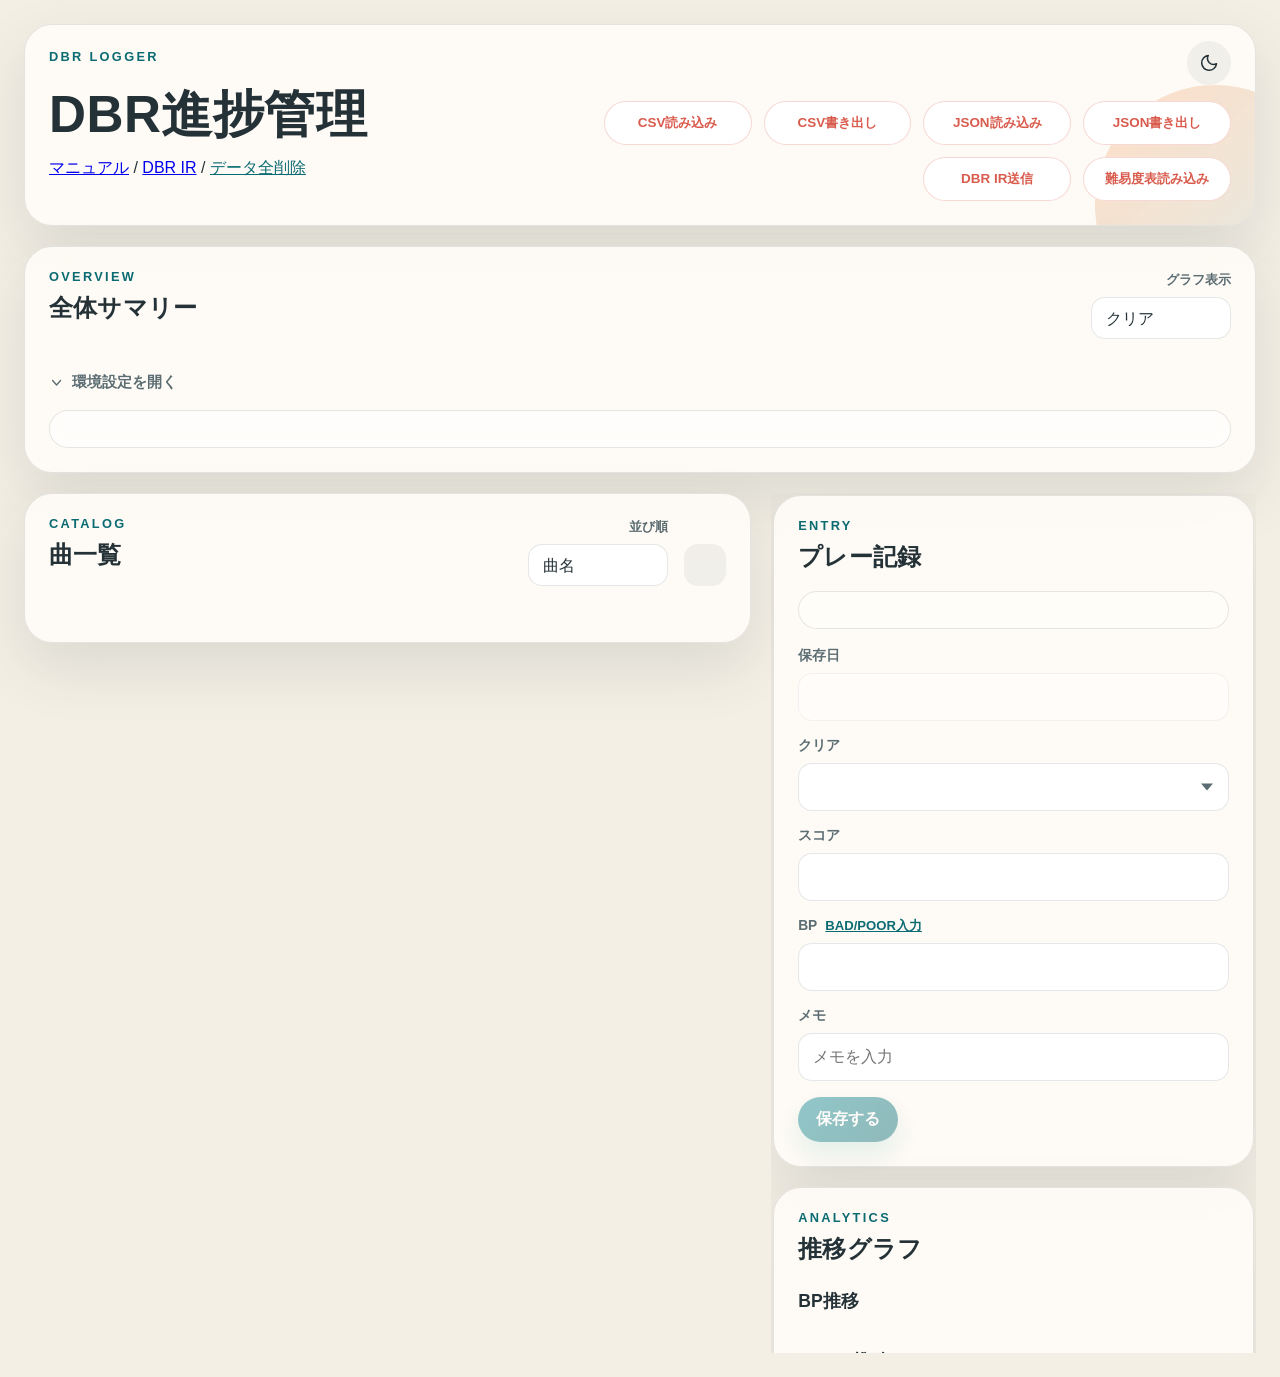
==== commit 07e7ce05: "入力欄をドロワー形式に" ====
--- a/index.html
+++ b/index.html
@@ -2,25 +2,14 @@
 <html lang="ja">
   <head>
     <meta charset="UTF-8" />
+    <meta http-equiv="Content-Security-Policy" content="default-src 'self'; script-src 'self'; style-src 'self' 'unsafe-inline' https://fonts.googleapis.com; style-src-elem 'self' https://fonts.googleapis.com; style-src-attr 'unsafe-inline'; font-src 'self' https://fonts.gstatic.com; connect-src 'self' https://dbr-difficulty.github.io https://dbr-proxy.vercel.app https://script.google.com https://script.googleusercontent.com; img-src 'self' data:; object-src 'none'; base-uri 'self'; form-action 'none'" />
     <meta http-equiv="Cache-Control" content="no-cache, no-store, must-revalidate" />
     <meta http-equiv="Pragma" content="no-cache" />
     <meta http-equiv="Expires" content="0" />
     <meta name="viewport" content="width=device-width, initial-scale=1.0" />
     <title>DBR Logger</title>
     <link rel="icon" href="./favicon.svg" type="image/svg+xml" />
-    <script>
-      (function () {
-        const KEY = "dbr-theme";
-        try {
-          const storedTheme = window.localStorage.getItem(KEY);
-          if (storedTheme === "dark") {
-            document.documentElement.dataset.theme = "dark";
-          }
-        } catch {
-          // ignore
-        }
-      })();
-    </script>
+    <script src="./src/theme-init.js"></script>
     <link rel="preconnect" href="https://fonts.googleapis.com" />
     <link rel="preconnect" href="https://fonts.gstatic.com" crossorigin />
     <link href="https://fonts.googleapis.com/css2?family=Noto+Sans:wght@400;700;800&family=Noto+Sans+JP:wght@400;700;800&display=swap" rel="stylesheet" />
@@ -132,7 +121,12 @@
             <div id="catalog-pagination-bottom" class="pagination-bar-bottom"></div>
           </section>
 
-          <section class="stack">
+          <section id="selected-workspace" class="stack selected-workspace">
+            <button id="selected-workspace-close" class="selected-workspace-close" type="button" aria-label="ドロワーを閉じる" title="閉じる">
+              <svg viewBox="0 0 24 24" focusable="false" aria-hidden="true">
+                <path d="M6 6l12 12M18 6L6 18" fill="none" stroke="currentColor" stroke-linecap="round" stroke-width="2"></path>
+              </svg>
+            </button>
             <section id="entry-panel" class="panel">
               <div class="panel-header">
                 <div>
@@ -185,7 +179,7 @@
                 <div class="form-actions">
                   <div class="action-group">
                     <button id="record-submit-button" class="button button-primary" type="submit" disabled>保存する</button>
-                    <button id="back-to-card-button" class="button button-tertiary" type="button">戻る</button>
+                    <button id="selected-workspace-form-close" class="button button-tertiary selected-workspace-form-close" type="button">閉じる</button>
                   </div>
                 </div>
               </form>
@@ -241,29 +235,6 @@
     </div>
     <div id="floating-axis-filter" class="floating-axis-filter"></div>
 
-    <script type="module">
-      async function resolveBuildVersion() {
-        try {
-          const response = await fetch(`./version.json?ts=${Date.now()}`, { cache: "no-store" });
-          if (!response.ok) {
-            return "";
-          }
-
-          const payload = await response.json();
-          return typeof payload?.build === "string" ? payload.build.trim() : "";
-        } catch {
-          return "";
-        }
-      }
-
-      const buildVersion = await resolveBuildVersion();
-      window.__DBR_BUILD_VERSION__ = buildVersion;
-
-      if (buildVersion) {
-        await import(`./src/main.js?v=${encodeURIComponent(buildVersion)}`);
-      } else {
-        await import("./src/main.js");
-      }
-    </script>
+    <script type="module" src="./src/bootstrap.js"></script>
   </body>
 </html>
--- a/styles.css
+++ b/styles.css
@@ -14,14 +14,20 @@
   --accent-soft: rgba(13, 138, 148, 0.12);
   --warm: #ff8a3d;
   --danger: #d95b4d;
+  --table-header-bg: #f7f1e8;
+  --table-row-bg: #fffdf7;
+  --table-hover-bg: #eef8f7;
+  --table-selected-bg: #e7f5f5;
+  --table-proposed-bg: #fff4c7;
+  --table-selected-proposed-bg: #edf0dd;
   --lamp-no-play: #d7dadd;
   --lamp-failed: #7f4742;
   --lamp-assist: #bd82d4;
   --lamp-easy: #86c790;
   --lamp-clear: #b0e2ff;
   --lamp-hard: #e06767;
-  --lamp-exh: #f2d94f;
-  --lamp-fc: #ed9848;
+  --lamp-exh: #ffe76a;
+  --lamp-fc: #f5a85a;
   --shadow: 0 24px 60px rgba(43, 54, 61, 0.12);
   --radius-xl: 28px;
   --radius-lg: 20px;
@@ -48,6 +54,12 @@
   --accent-soft: rgba(83, 199, 207, 0.14);
   --warm: #ffb15a;
   --danger: #ff8d7d;
+  --table-header-bg: #1a2228;
+  --table-row-bg: #161d22;
+  --table-hover-bg: #1c3035;
+  --table-selected-bg: #1d383c;
+  --table-proposed-bg: #252415;
+  --table-selected-proposed-bg: #263126;
   --lamp-no-play: #242a2e;
   --lamp-failed: #623834;
   --lamp-assist: #82508f;
@@ -72,6 +84,8 @@
 
 html {
   background: var(--bg);
+  -webkit-text-size-adjust: 100%;
+  text-size-adjust: 100%;
 }
 
 body {
@@ -130,6 +144,25 @@
 
 .layout-two-column > * {
   min-width: 0;
+}
+
+.selected-workspace {
+  align-self: start;
+  max-height: calc(100dvh - 40px);
+  overflow-y: auto;
+  overscroll-behavior: contain;
+  padding: 2px;
+  position: sticky;
+  scrollbar-width: thin;
+  top: 16px;
+}
+
+.selected-workspace-close {
+  display: none;
+}
+
+.selected-workspace-form-close {
+  display: none;
 }
 
 .panel {
@@ -352,6 +385,10 @@
   display: none;
 }
 
+.catalog-header .header-select[hidden] {
+  display: none;
+}
+
 .header-select span {
   color: var(--muted);
   font-size: 0.82rem;
@@ -545,8 +582,10 @@
   color: var(--muted);
 }
 
-html[data-theme="dark"] .summary-filters-toggle:hover {
-  color: #d5dde0;
+@media (hover: hover) {
+  html[data-theme="dark"] .summary-filters-toggle:hover {
+    color: #d5dde0;
+  }  
 }
 
 .button-danger {
@@ -607,8 +646,10 @@
   text-align: left;
 }
 
-.summary-filters-toggle:hover {
-  color: var(--text);
+@media (hover: hover) {
+  .summary-filters-toggle:hover {
+    color: var(--text);
+  }
 }
 
 .summary-filters-toggle:focus-visible {
@@ -1118,6 +1159,13 @@
   gap: 8px;
 }
 
+.song-grid.is-table-view {
+  display: block;
+  margin-left: -24px;
+  margin-right: -24px;
+  overflow: visible;
+}
+
 .song-grid > .empty-state {
   grid-column: 1 / -1;
   width: 100%;
@@ -1240,16 +1288,282 @@
   white-space: nowrap;
 }
 
+.song-table-wrap {
+  background: var(--panel-strong);
+  border-bottom: 1px solid var(--border);
+  border-top: 1px solid var(--border);
+  border-left: 0;
+  border-right: 0;
+  border-radius: 0;
+  container-type: inline-size;
+  max-width: 100%;
+  overflow-x: auto;
+  overflow-y: hidden;
+  -webkit-overflow-scrolling: touch;
+  width: 100%;
+}
+
+.song-table {
+  border-collapse: separate;
+  border-spacing: 0;
+  color: var(--text);
+  font-size: 0.72rem;
+  min-width: 100%;
+  table-layout: auto;
+  width: max-content;
+}
+
+.song-table th,
+.song-table td {
+  border-bottom: 1px solid var(--border);
+  padding: 3px;
+  text-align: left;
+  vertical-align: middle;
+  white-space: nowrap;
+}
+
+.song-table th {
+  background: var(--table-header-bg);
+  color: var(--muted);
+  font-family: var(--font-ui);
+  font-size: 0.66rem;
+  font-weight: 800;
+  padding: 0;
+  position: sticky;
+  top: 0;
+  z-index: 2;
+}
+
+.song-table th.song-table-lamp-band-header,
+.song-table td.song-table-lamp-band-cell {
+  left: 0;
+  font-size: 0;
+  line-height: 0;
+  max-width: 4px;
+  min-width: 4px;
+  overflow: hidden;
+  padding: 0;
+  position: sticky;
+  width: 4px;
+}
+
+.song-table th.song-table-lamp-band-header {
+  background: var(--table-header-bg);
+  z-index: 6;
+}
+
+.song-table-lamp-band-cell {
+  background: linear-gradient(var(--card-lamp-color, transparent), var(--card-lamp-color, transparent)), var(--table-row-bg);
+  z-index: 4;
+}
+
+.song-table th.song-table-col-title {
+  background: var(--table-header-bg);
+  left: 4px;
+  position: sticky;
+  z-index: 5;
+}
+
+.song-table td.song-table-col-title {
+  background: var(--table-row-bg);
+  left: 4px;
+  position: sticky;
+  z-index: 3;
+}
+
+.song-table-sort-button {
+  align-items: center;
+  background: transparent;
+  border: 0;
+  color: inherit;
+  cursor: pointer;
+  display: flex;
+  font: inherit;
+  font-weight: 800;
+  gap: 4px;
+  justify-content: flex-start;
+  line-height: 1.1;
+  min-height: 28px;
+  min-width: 0;
+  overflow: visible;
+  padding: 3px;
+  text-align: inherit;
+  -webkit-tap-highlight-color: transparent;
+  white-space: nowrap;
+  width: 100%;
+}
+
+.song-table th.is-active-sort {
+  background: #deeee8;
+  color: var(--text);
+}
+
+.song-table-sort-button:active {
+  background: transparent;
+}
+
+.song-table-sort-button.is-active {
+  background: transparent;
+  color: var(--text);
+}
+
+.song-table-sort-button:focus-visible {
+  outline: 2px solid rgba(13, 138, 148, 0.24);
+  outline-offset: -2px;
+}
+
+@media (hover: hover) and (pointer: fine) {
+  .song-table-sort-button:hover {
+    background: rgba(13, 138, 148, 0.12);
+  }
+}
+
+.song-table-sort-indicator {
+  flex: 0 0 auto;
+  font-size: 0.72em;
+  line-height: 1;
+  min-width: 0.75em;
+  text-align: center;
+}
+
+.song-table-sort-composite {
+  align-items: center;
+  display: inline-flex;
+  gap: 0;
+}
+
+.song-table tbody tr:last-child td {
+  border-bottom: 0;
+}
+
+.song-table-row.song-card {
+  background: transparent;
+  border: 0;
+  border-radius: 0;
+  box-shadow: none;
+  cursor: pointer;
+  display: table-row;
+  overflow: visible;
+  padding: 0;
+  transform: none;
+}
+
+.song-table-row.song-card::before {
+  display: none;
+}
+
+.song-table-row.song-card > * {
+  position: static;
+}
+
+.song-table-row.song-card > .song-table-lamp-band-cell {
+  position: sticky;
+}
+
+.song-table-row.is-selected td {
+  background: var(--table-selected-bg);
+}
+
+.song-table-row.is-proposed td {
+  background: var(--table-proposed-bg);
+}
+
+.song-table-row.is-selected.is-proposed td {
+  background: var(--table-selected-proposed-bg);
+}
+
+.song-table-row.is-selected td.song-table-lamp-band-cell,
+.song-table-row.is-proposed td.song-table-lamp-band-cell,
+.song-table-row.is-selected.is-proposed td.song-table-lamp-band-cell {
+  background: linear-gradient(var(--card-lamp-color, transparent), var(--card-lamp-color, transparent)), var(--table-row-bg);
+}
+
+.song-table-row.is-selected td.song-table-col-title {
+  background: var(--table-selected-bg);
+}
+
+.song-table-row.is-proposed td.song-table-col-title {
+  background: var(--table-proposed-bg);
+}
+
+.song-table-row.is-selected.is-proposed td.song-table-col-title {
+  background: var(--table-selected-proposed-bg);
+}
+
+.song-table-row.is-deleted-record {
+  opacity: 0.52;
+}
+
+.song-table-number,
+.song-table-recommend,
+.song-table-version,
+.song-table-lamp {
+  font-family: var(--font-ui);
+}
+
+.song-table-number,
+.song-table-recommend {
+  text-align: right;
+}
+
+.song-table td.song-table-title-cell {
+  color: var(--text);
+  font-family: var(--font-song);
+  font-weight: 800;
+  max-width: clamp(96px, 18cqw, 140px);
+  min-width: clamp(96px, 18cqw, 140px);
+  white-space: normal;
+  width: clamp(96px, 18cqw, 140px);
+}
+
+.song-table-title {
+  display: block;
+  overflow-wrap: anywhere;
+  word-break: break-word;
+}
+
+.song-table-title-cell .pill {
+  margin-left: 8px;
+  padding: 3px 7px;
+  vertical-align: middle;
+}
+
+.song-table-col-title {
+  width: clamp(96px, 18cqw, 140px);
+}
+
 @media (hover: hover) {
   .song-card:hover {
     transform: translateY(-2px);
     box-shadow: 0 2px 32px rgba(43, 54, 61, 0.12);
   }
+
+  .song-table-row.song-card:hover {
+    box-shadow: none;
+    transform: none;
+  }
+
+  .song-table-row.song-card:hover td {
+    background: var(--table-hover-bg);
+  }
+
+  .song-table-row.song-card:hover td.song-table-col-title {
+    background: var(--table-hover-bg);
+  }
+
+  .song-table-row.song-card:hover td.song-table-lamp-band-cell {
+    background: linear-gradient(var(--card-lamp-color, transparent), var(--card-lamp-color, transparent)), var(--table-row-bg);
+  }
 }
 
 .song-card.is-selected {
   border-color: rgba(13, 138, 148, 0.32);
   box-shadow: 0 0 32px rgba(13, 138, 148, 0.18);
+}
+
+.song-table-row.song-card.is-selected {
+  border-color: transparent;
+  box-shadow: none;
 }
 
 .song-card.is-deleted-record {
@@ -1632,8 +1946,10 @@
   text-decoration: underline;
 }
 
-.entry-input-mode-link:hover {
-  color: var(--accent);
+@media (hover: hover) {
+  .entry-input-mode-link:hover {
+    color: var(--accent);
+  }
 }
 
 .field {
@@ -2263,8 +2579,41 @@
 html[data-theme="dark"] .summary-lamp-item,
 html[data-theme="dark"] .song-card,
 html[data-theme="dark"] .selected-song-card,
+html[data-theme="dark"] .song-table-wrap,
 html[data-theme="dark"] .proposal-form {
   background: rgba(20, 26, 31, 0.92);
+}
+
+html[data-theme="dark"] .song-table th {
+  background: var(--table-header-bg);
+}
+
+html[data-theme="dark"] .song-table th.song-table-lamp-band-header {
+  background: var(--table-header-bg);
+}
+
+html[data-theme="dark"] .song-table td.song-table-col-title {
+  background: var(--table-row-bg);
+}
+
+html[data-theme="dark"] .song-table th.is-active-sort {
+  background: #213239;
+  color: var(--text);
+}
+
+html[data-theme="dark"] .song-table-sort-button:active {
+  background: transparent;
+}
+
+html[data-theme="dark"] .song-table-sort-button.is-active {
+  background: transparent;
+  color: var(--text);
+}
+
+@media (hover: hover) and (pointer: fine) {
+  html[data-theme="dark"] .song-table-sort-button:hover {
+    background: rgba(83, 199, 207, 0.14);
+  }
 }
 
 html[data-theme="dark"] .proposal-success {
@@ -2302,9 +2651,55 @@
   box-shadow: 0 0 30px rgba(83, 199, 207, 0.12);
 }
 
+html[data-theme="dark"] .song-table-row.is-selected td {
+  background: var(--table-selected-bg);
+}
+
+html[data-theme="dark"] .song-table-row.is-proposed td {
+  background: var(--table-proposed-bg);
+}
+
+html[data-theme="dark"] .song-table-row.is-selected.is-proposed td {
+  background: var(--table-selected-proposed-bg);
+}
+
+html[data-theme="dark"] .song-table-row.is-selected td.song-table-lamp-band-cell,
+html[data-theme="dark"] .song-table-row.is-proposed td.song-table-lamp-band-cell,
+html[data-theme="dark"] .song-table-row.is-selected.is-proposed td.song-table-lamp-band-cell {
+  background: linear-gradient(var(--card-lamp-color, transparent), var(--card-lamp-color, transparent)), var(--table-row-bg);
+}
+
+html[data-theme="dark"] .song-table-row.is-selected td.song-table-col-title {
+  background: var(--table-selected-bg);
+}
+
+html[data-theme="dark"] .song-table-row.is-proposed td.song-table-col-title {
+  background: var(--table-proposed-bg);
+}
+
+html[data-theme="dark"] .song-table-row.is-selected.is-proposed td.song-table-col-title {
+  background: var(--table-selected-proposed-bg);
+}
+
 @media (hover: hover) {
   html[data-theme="dark"] .song-card:hover {
     box-shadow: 0 2px 32px rgba(83, 199, 207, 0.18);
+  }
+
+  html[data-theme="dark"] .song-table-row.song-card:hover {
+    box-shadow: none;
+  }
+
+  html[data-theme="dark"] .song-table-row.song-card:hover td {
+    background: var(--table-hover-bg);
+  }
+
+  html[data-theme="dark"] .song-table-row.song-card:hover td.song-table-col-title {
+    background: var(--table-hover-bg);
+  }
+
+  html[data-theme="dark"] .song-table-row.song-card:hover td.song-table-lamp-band-cell {
+    background: linear-gradient(var(--card-lamp-color, transparent), var(--card-lamp-color, transparent)), var(--table-row-bg);
   }
 }
 
@@ -2397,6 +2792,84 @@
     grid-template-columns: 1fr;
   }
 
+  .selected-workspace {
+    background: var(--bg);
+    border-top: 1px solid var(--border);
+    bottom: 0;
+    box-shadow: 0 -18px 44px rgba(43, 54, 61, 0.18);
+    gap: 0;
+    left: 0;
+    max-height: calc(100dvh - 72px);
+    overflow-y: auto;
+    padding: 0 16px max(16px, env(safe-area-inset-bottom));
+    position: fixed;
+    right: 0;
+    top: auto;
+    transform: translateY(calc(100% + 16px));
+    transition: transform 180ms ease;
+    z-index: 70;
+  }
+
+  .selected-workspace > .panel + .panel {
+    margin-top: 16px;
+  }
+
+  .selected-workspace.is-open {
+    transform: translateY(var(--drawer-drag-y, 0px));
+  }
+
+  .selected-workspace.is-dragging {
+    transition: none;
+  }
+
+  .selected-workspace-close {
+    align-items: center;
+    background: var(--panel-strong);
+    border: 1px solid var(--border);
+    border-radius: 0 0 0 8px;
+    border-right: 0;
+    border-top: 0;
+    color: var(--muted);
+    cursor: pointer;
+    display: inline-flex;
+    height: 32px;
+    justify-content: center;
+    justify-self: end;
+    margin-bottom: -32px;
+    margin-right: -16px;
+    padding: 0;
+    position: sticky;
+    right: 0;
+    top: 0;
+    transform: translateX(16px);
+    width: 36px;
+    z-index: 3;
+  }
+
+  .selected-workspace-close svg {
+    height: 18px;
+    width: 18px;
+  }
+
+  .selected-workspace-close:focus-visible {
+    outline: 2px solid rgba(13, 138, 148, 0.24);
+    outline-offset: 2px;
+  }
+
+  .selected-workspace-form-close {
+    display: inline-flex;
+  }
+
+  @media (hover: hover) and (pointer: fine) {
+    .selected-workspace-close:hover {
+      color: var(--text);
+    }
+  }
+
+  html[data-theme="dark"] .selected-workspace {
+    box-shadow: 0 -18px 44px rgba(0, 0, 0, 0.42);
+  }
+
   .summary-band-row {
     grid-template-columns: 58px minmax(0, 1fr) 32px;
   }
@@ -3049,6 +3522,39 @@
     gap: 0.65em;
   }
 
+  .song-grid.is-table-view {
+    margin-left: -16px;
+    margin-right: -16px;
+  }
+
+  .song-table-wrap {
+    min-width: 0;
+  }
+
+  .song-table {
+    font-size: 0.68rem;
+    min-width: 100%;
+  }
+
+  .song-table th,
+  .song-table td {
+    padding: 3px;
+  }
+
+  .song-table th {
+    font-size: 0.62rem;
+  }
+
+  .song-table td.song-table-title-cell {
+    max-width: clamp(88px, 28cqw, 120px);
+    min-width: clamp(88px, 28cqw, 120px);
+    width: clamp(88px, 28cqw, 120px);
+  }
+
+  .song-table-col-title {
+    width: clamp(88px, 28cqw, 120px);
+  }
+
   .pagination-bar-top {
     margin-bottom: 12px;
     margin-top: 12px;
@@ -3090,7 +3596,7 @@
 }
 
 .manual-page {
-  padding: 32px 16px 48px;
+  padding: 32px 16px 14px;
 }
 
 .manual-content {
@@ -3205,8 +3711,10 @@
   text-underline-offset: 0.18em;
 }
 
-.manual-content a:hover {
-  color: var(--accent);
+@media (hover: hover) {
+  .manual-content a:hover {
+    color: var(--accent);
+  }
 }
 
 .manual-content code {
@@ -3358,7 +3866,7 @@
 
 @media (max-width: 720px) {
   .manual-page {
-    padding: 16px 12px 32px;
+    padding: 16px 12px 2px;
   }
 
   .manual-content > h1 {
